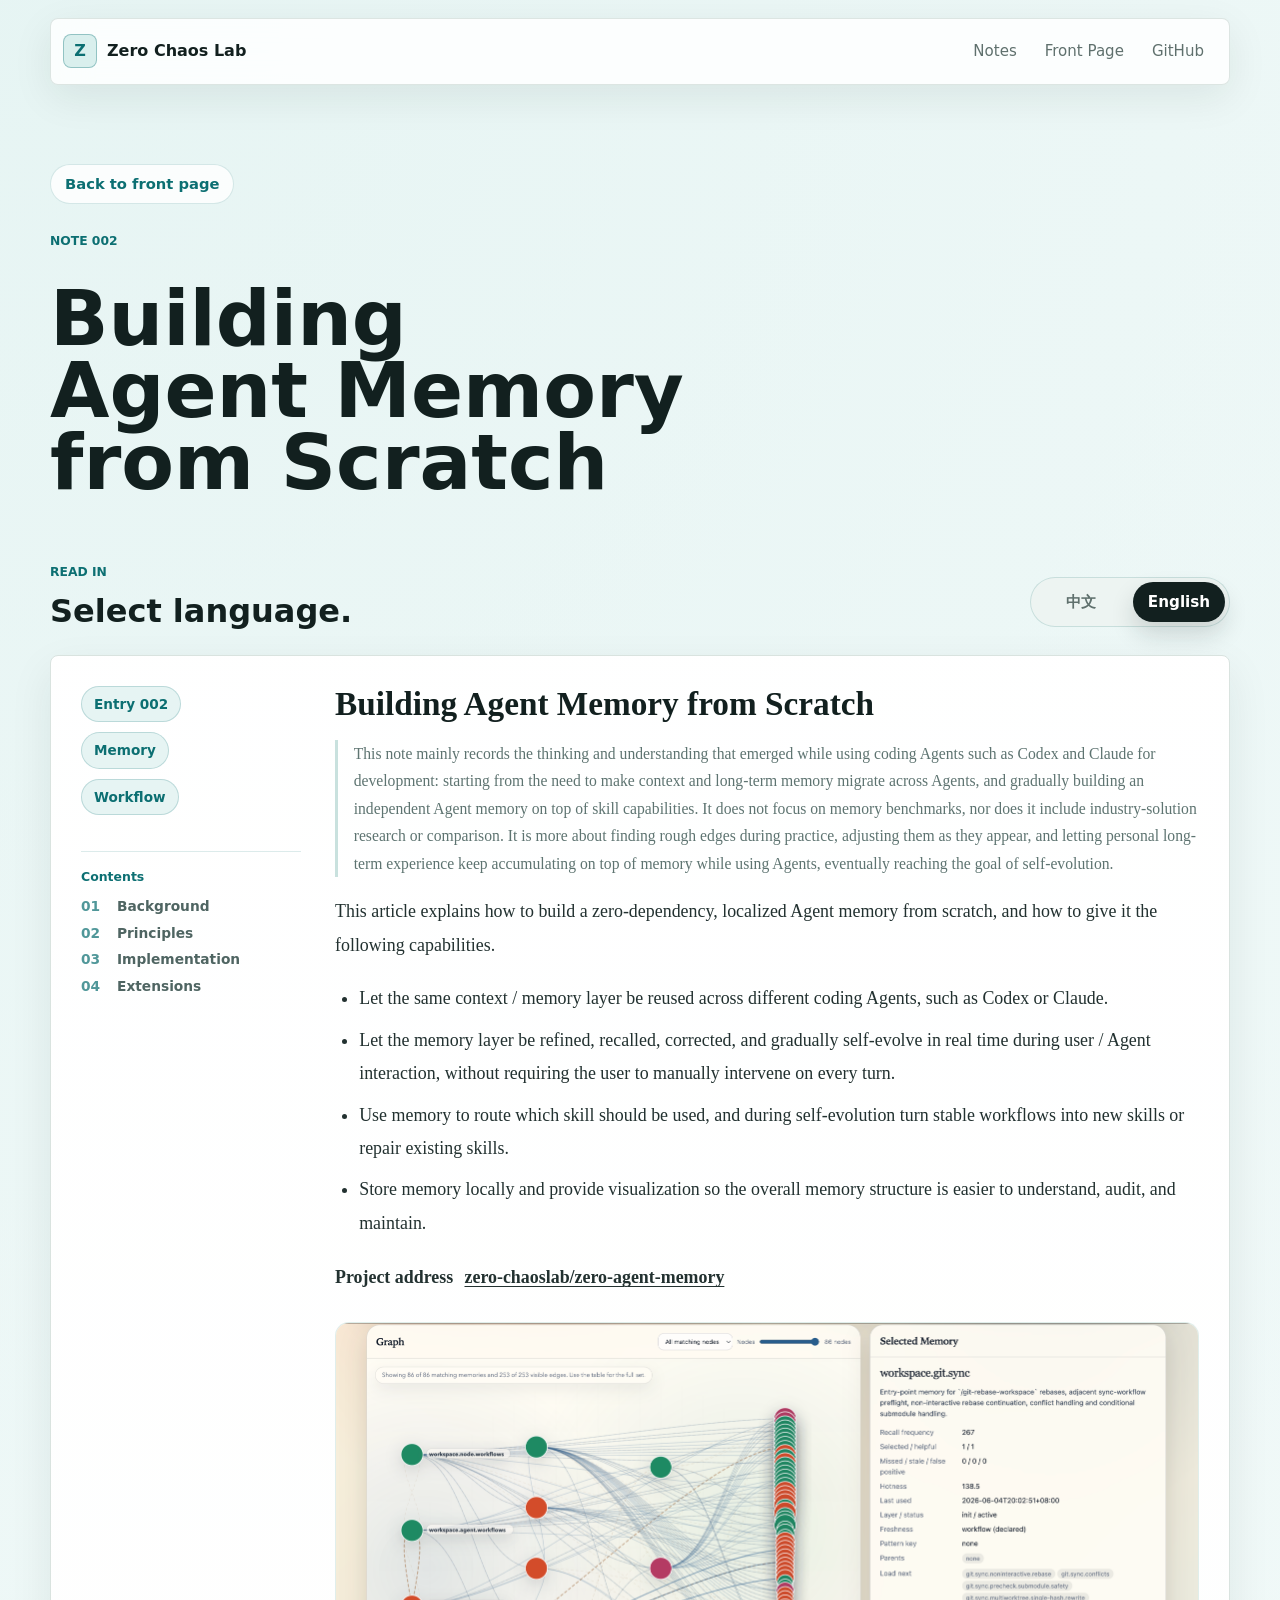
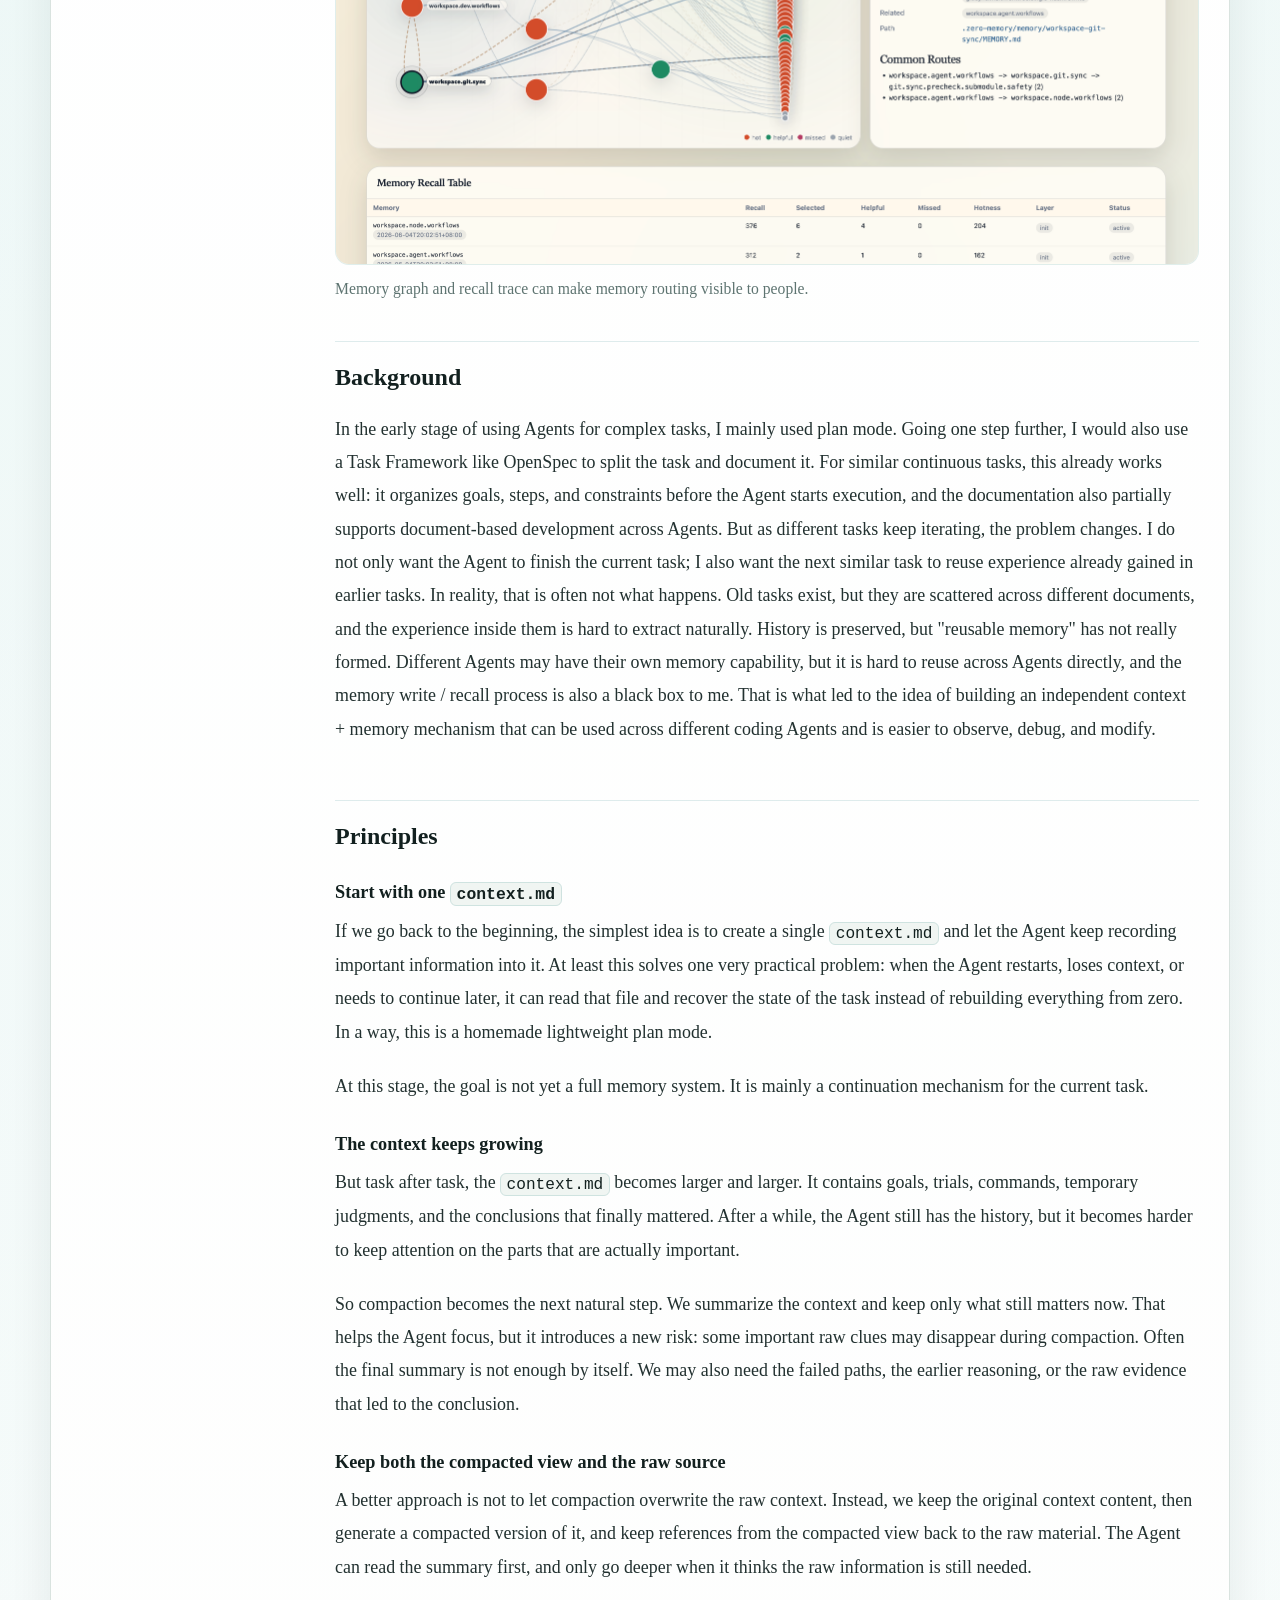
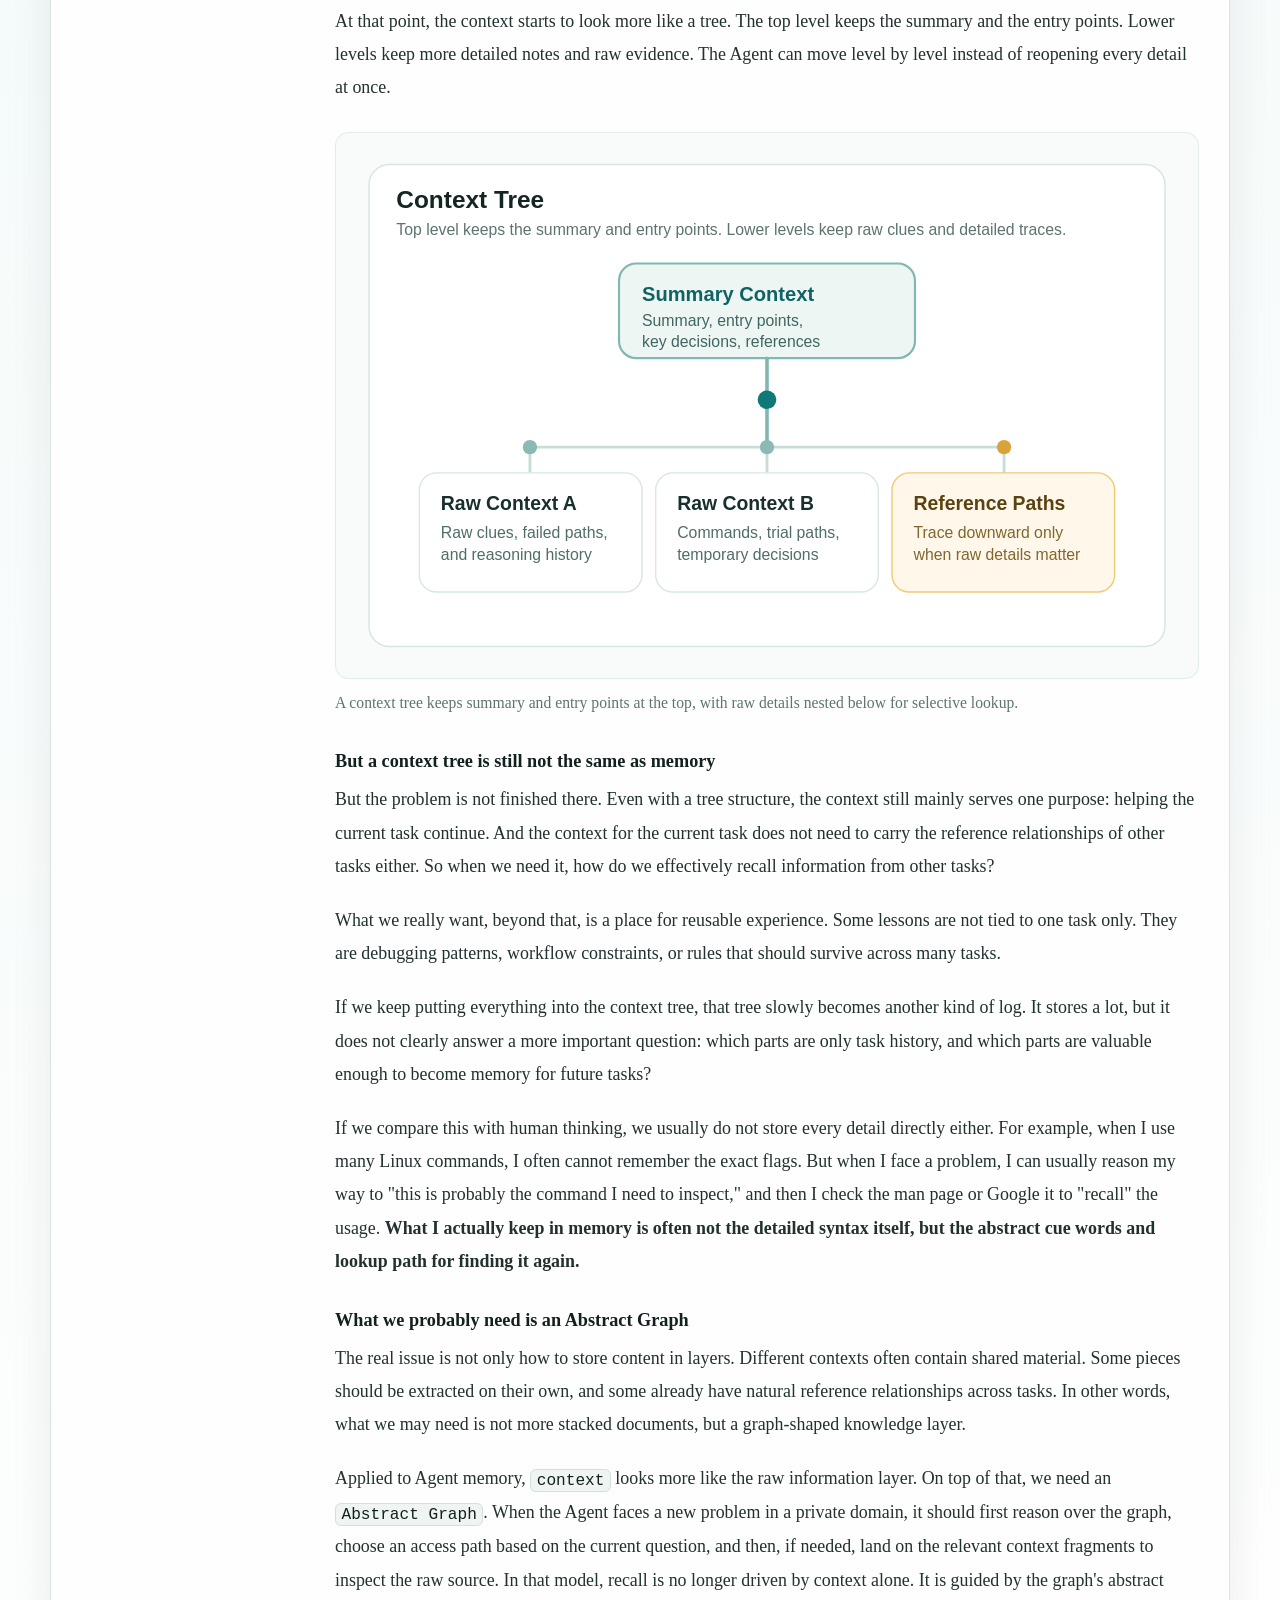
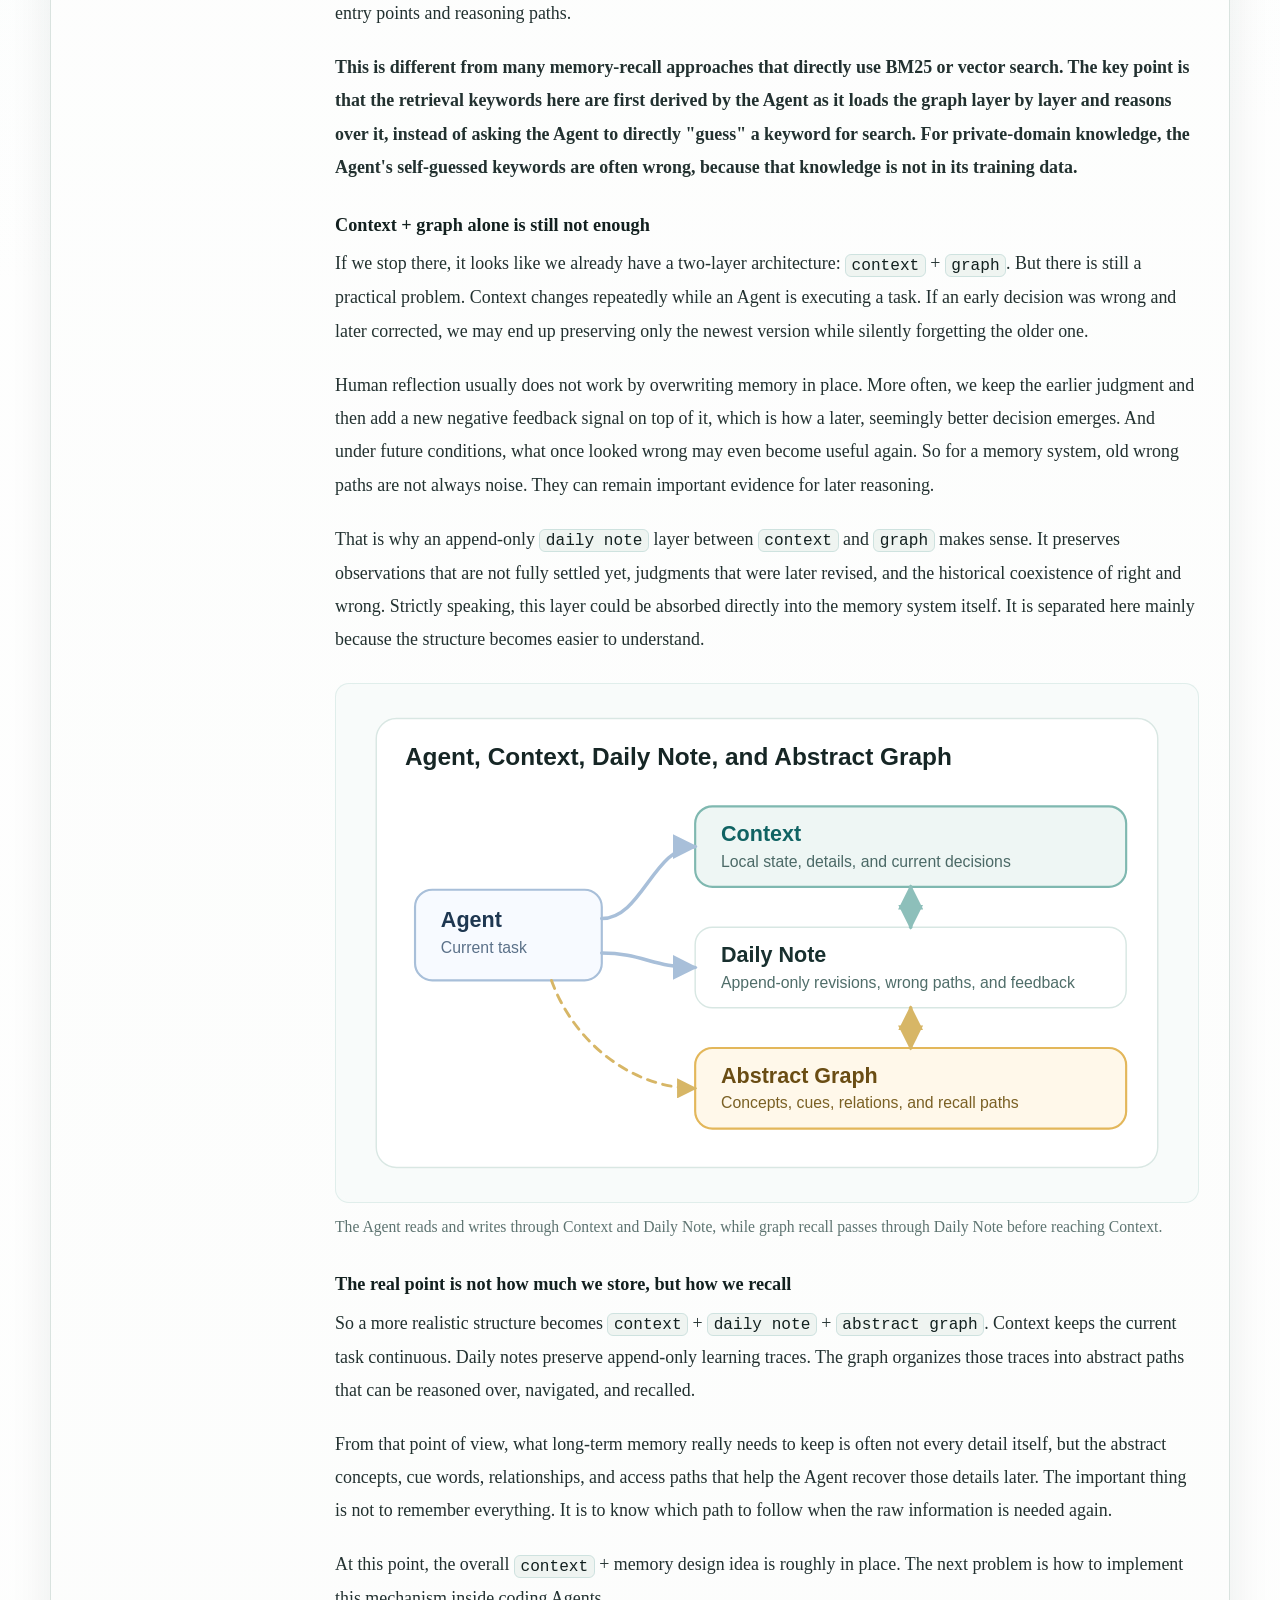
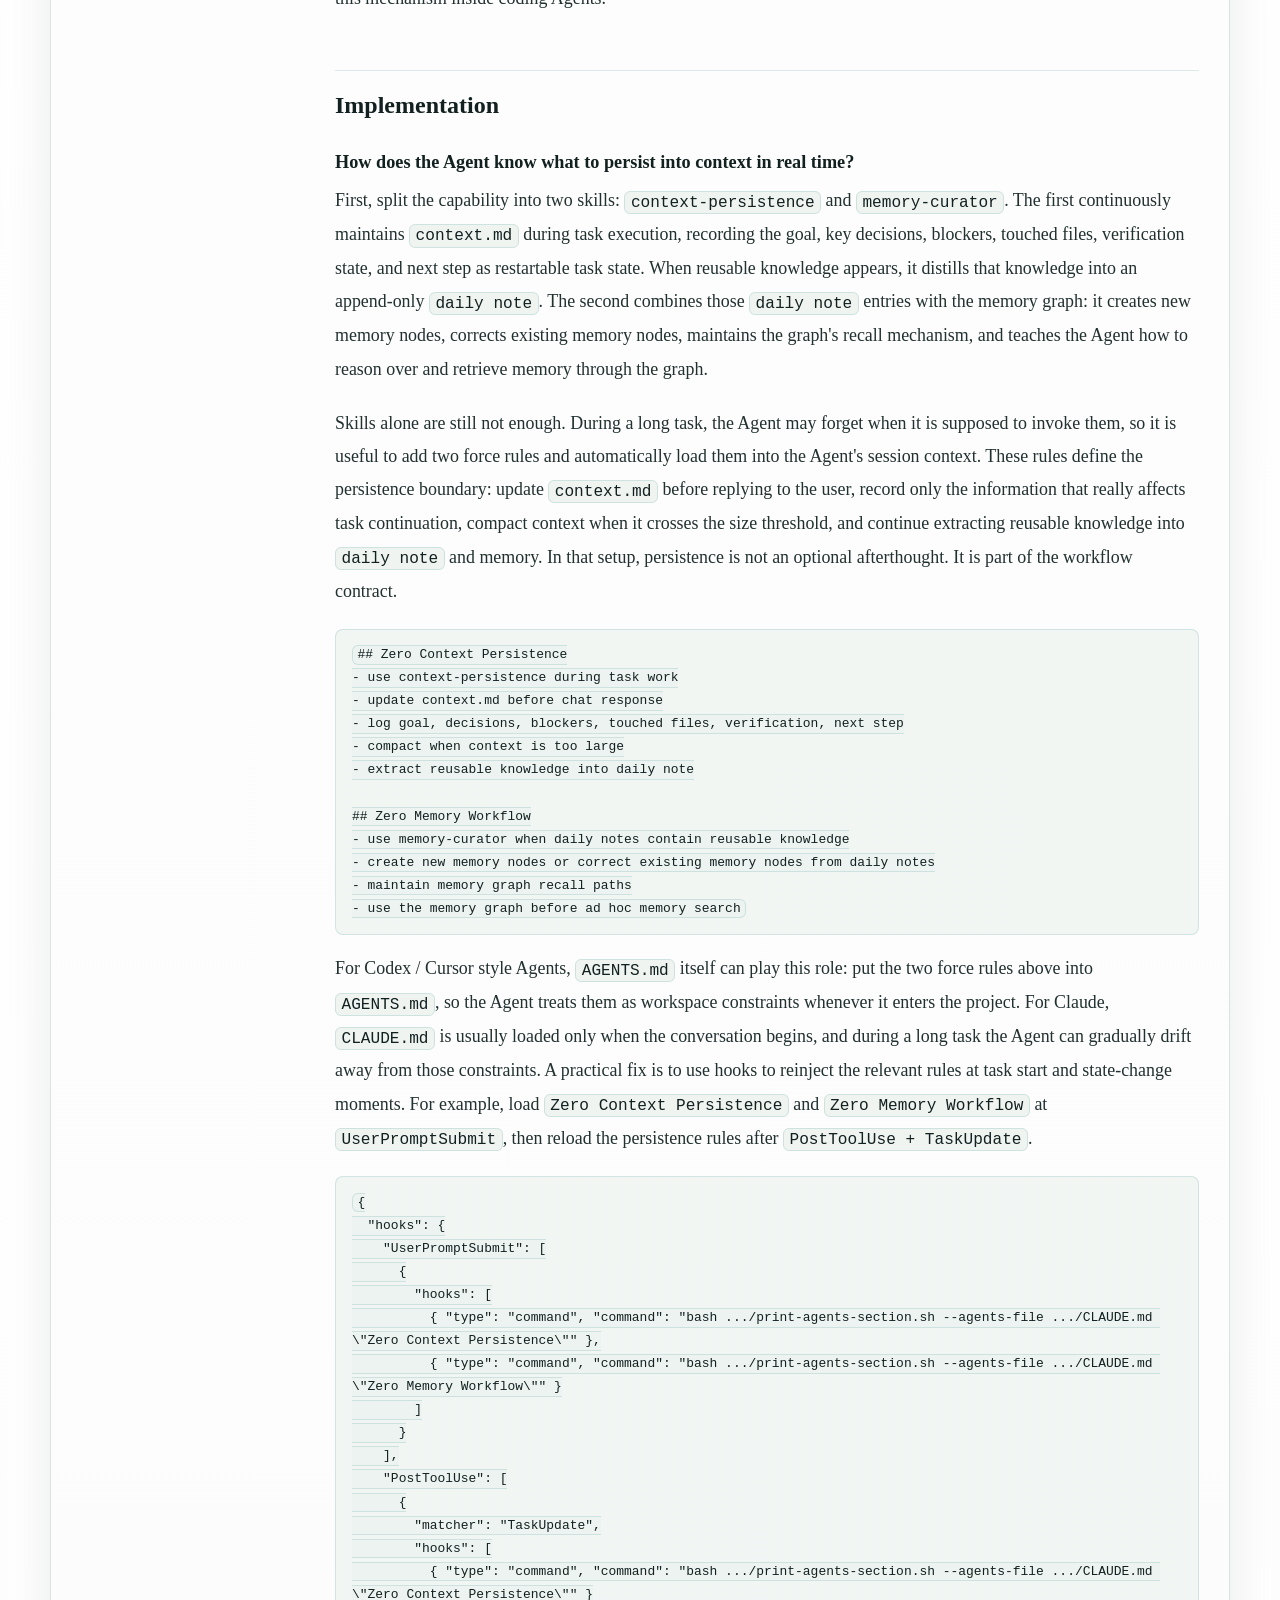
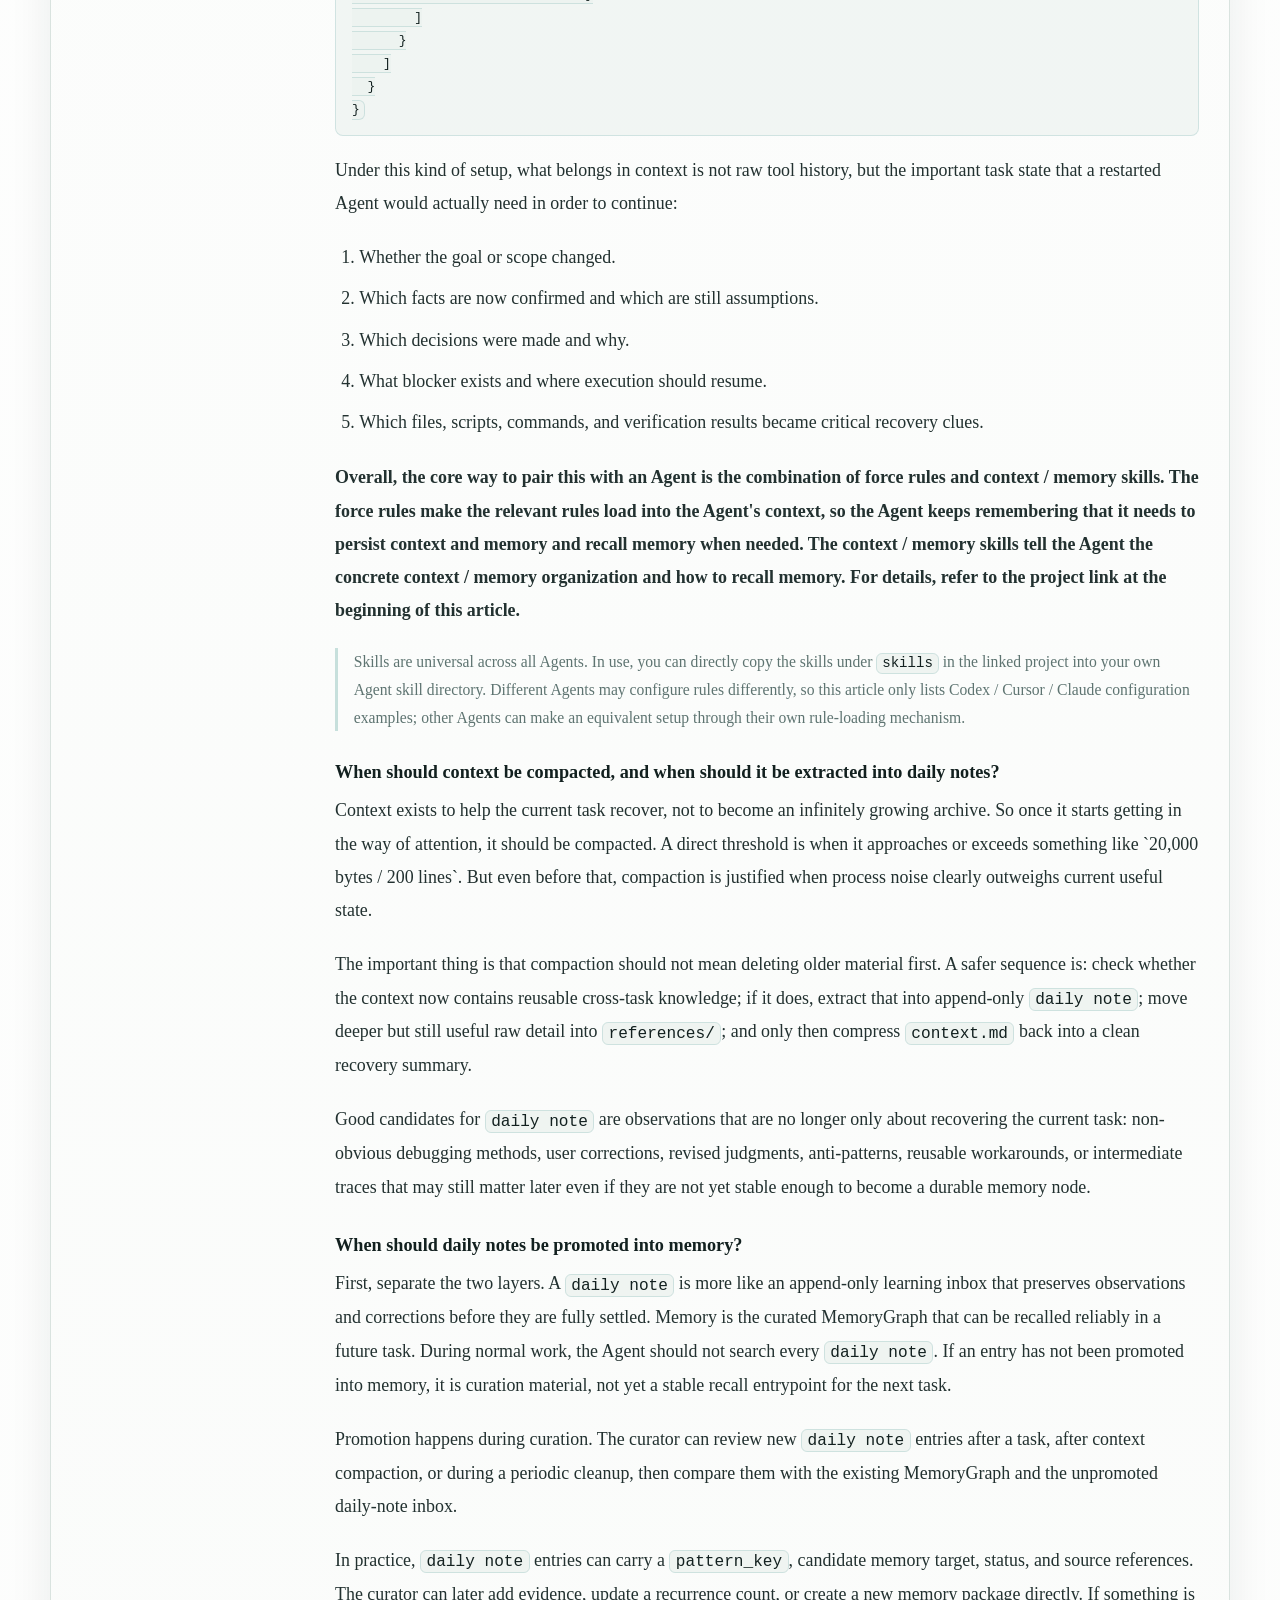
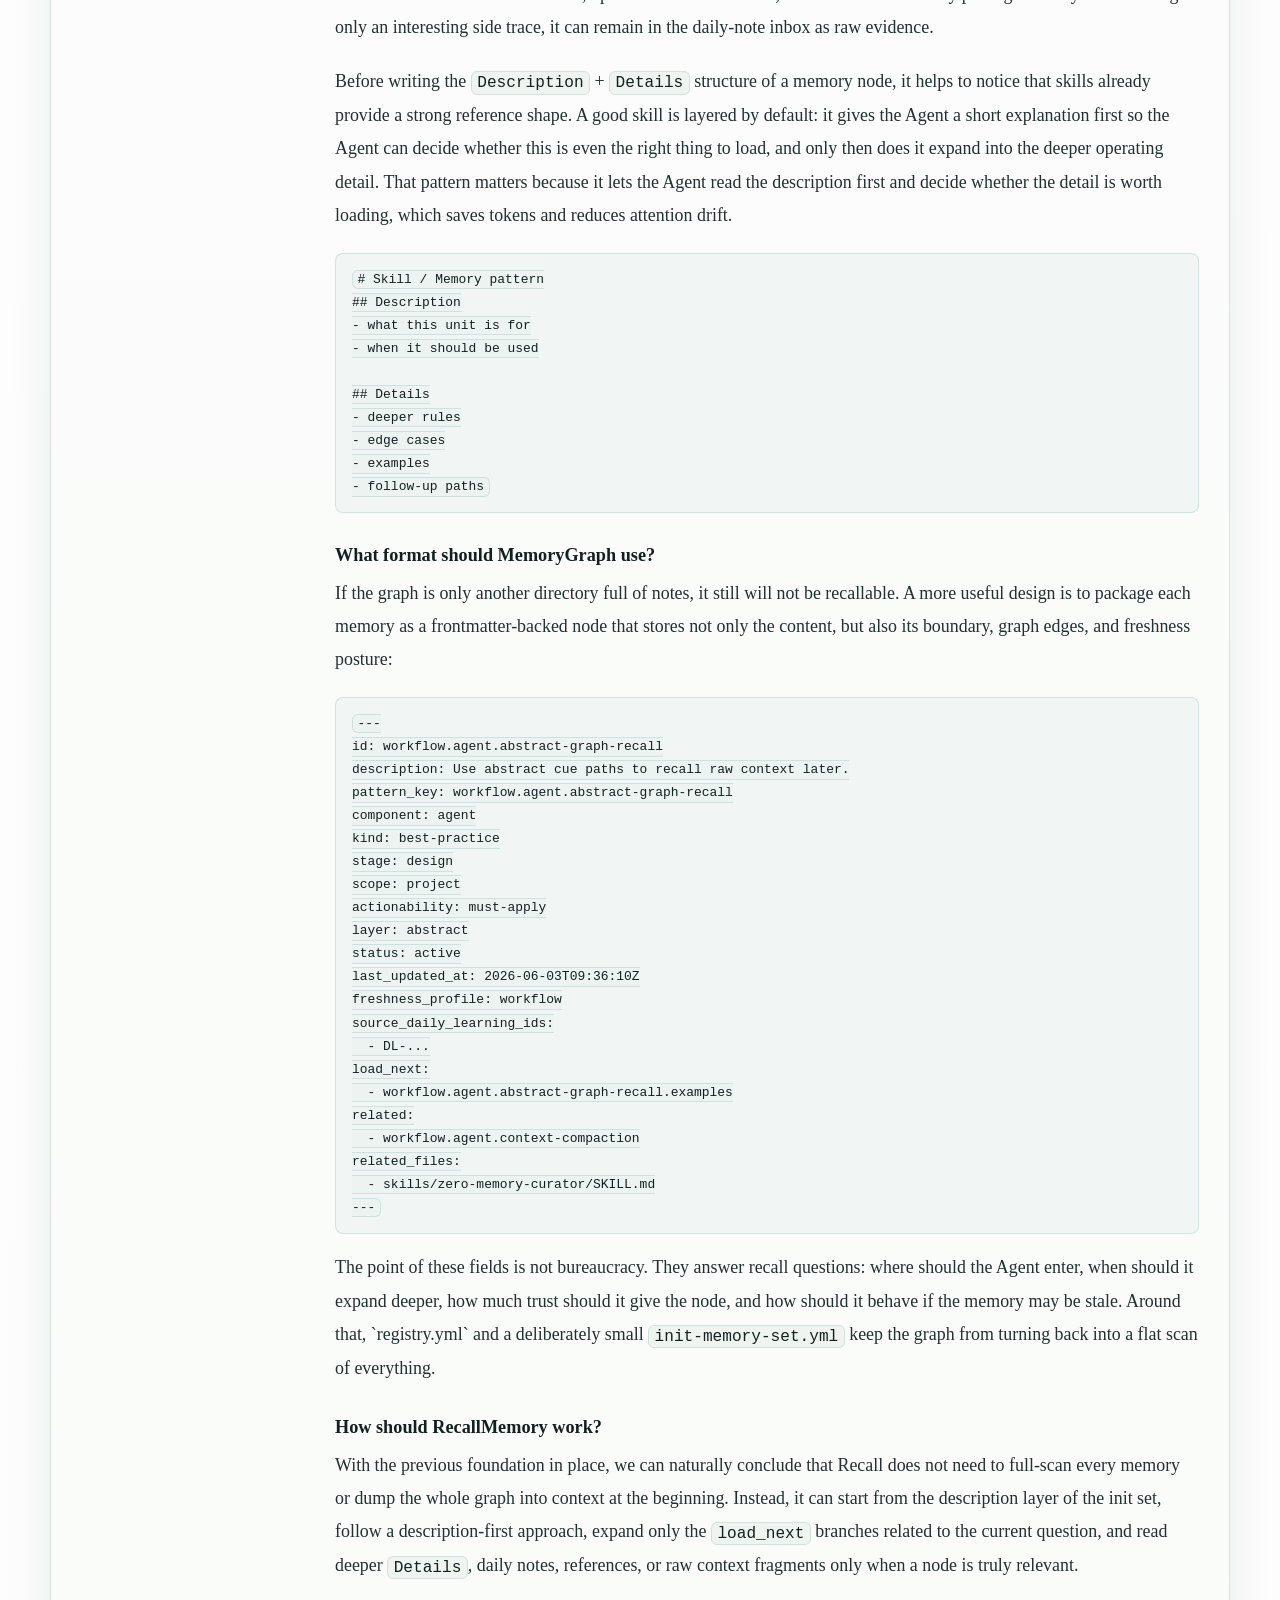
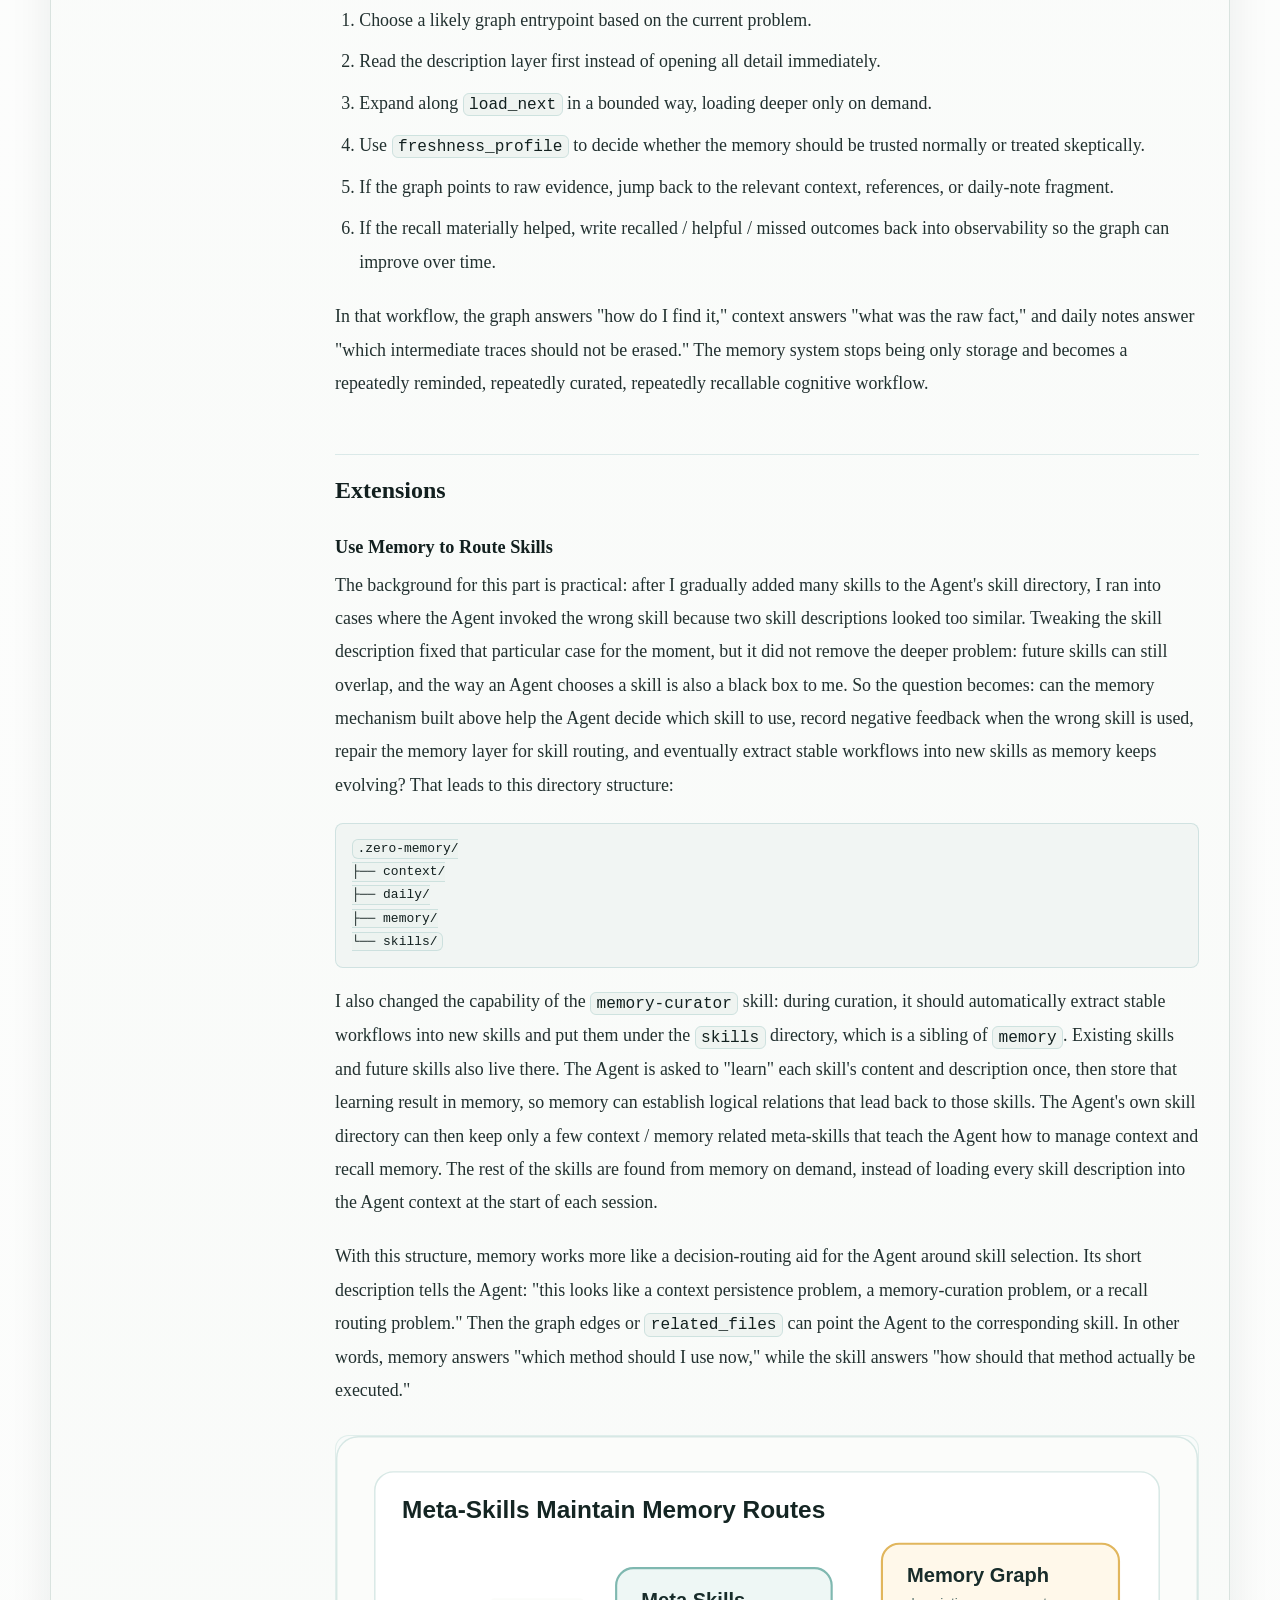
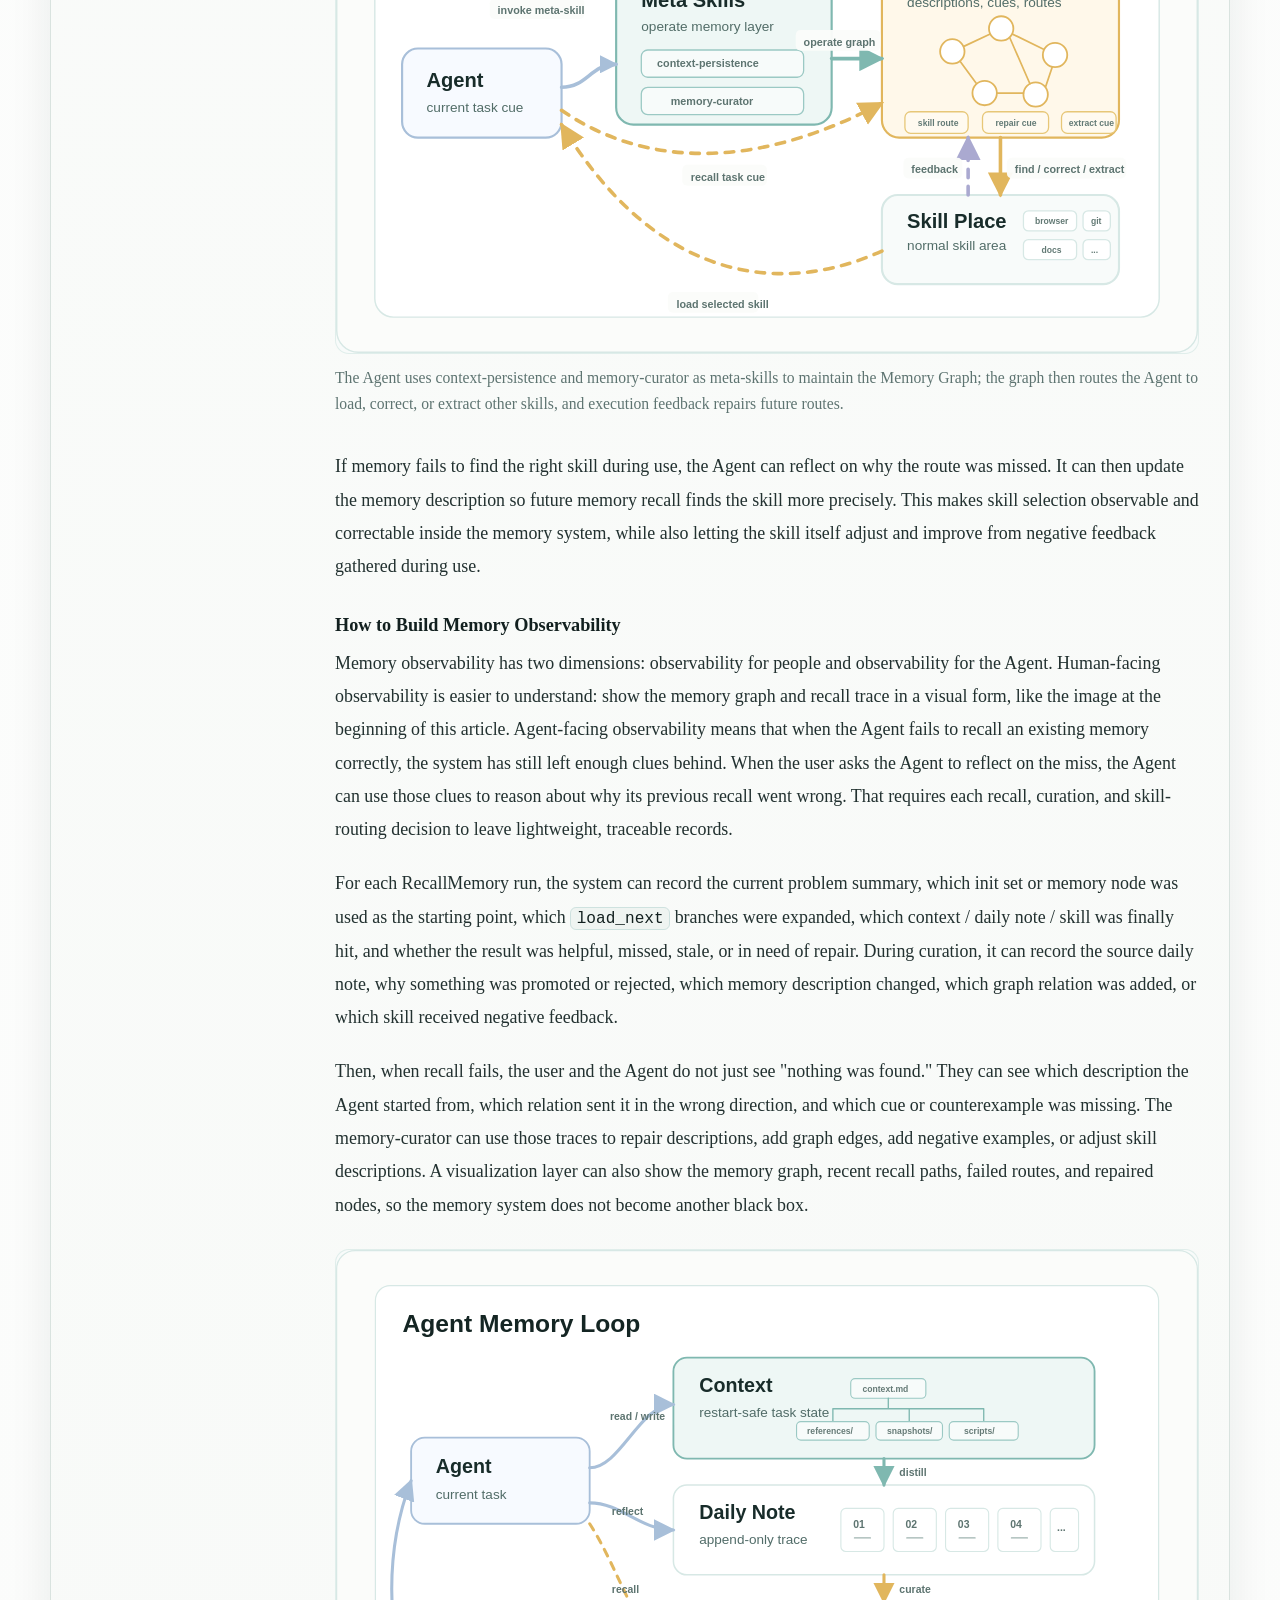
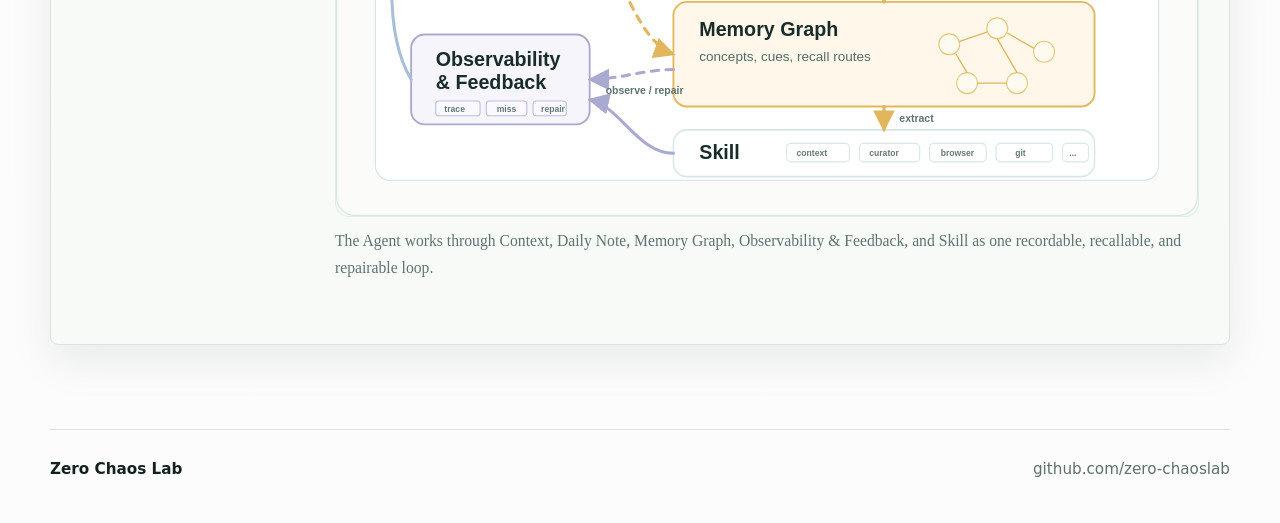
==== posts/building-agent-memory-from-scratch.html @ 8cdc8d86 "Rename AgentMemory post - update the featured note title to Building Agent Memory from Scratch  - re" ====
<!doctype html>
<html lang="en">
  <head>
    <meta charset="utf-8" />
    <meta name="viewport" content="width=device-width, initial-scale=1" />
    <meta
      name="description"
      content="A bilingual note about how Agent Memory can grow from one context file into a layered system for continuation, compaction, and reusable experience."
    />
    <title>从零构建 Agent Memory | Zero Chaos Lab</title>
    <link rel="stylesheet" href="../styles.css" />
  </head>
  <body class="article-page">
    <header class="site-header" aria-label="Primary">
      <a class="brand-mark" href="../index.html" aria-label="Zero Chaos Lab home">
        <span class="brand-symbol" aria-hidden="true">Z</span>
        <span>Zero Chaos Lab</span>
      </a>
      <nav class="site-nav" aria-label="Site">
        <a href="../index.html#first-note">Notes</a>
        <a href="../index.html#agent-memory">Front Page</a>
        <a href="https://github.com/zero-chaoslab">GitHub</a>
      </nav>
    </header>

    <main class="article-page-main">
      <div class="page-shell">
        <a class="page-back" href="../index.html#agent-memory">Back to front page</a>

        <div class="page-intro">
          <p class="eyebrow">Note 002</p>
          <h1 class="page-title">
            <span data-lang-heading-for="entry-002" data-lang-value="zh" hidden>从零构建 Agent Memory</span>
            <span data-lang-heading-for="entry-002" data-lang-value="en">Building Agent Memory from Scratch</span>
          </h1>
        </div>
      </div>

      <section class="section featured-note article-note" aria-labelledby="agent-memory-note-title">
        <div class="note-shell bilingual-entry" data-bilingual-entry="entry-002">
          <div class="note-header">
            <div>
              <p class="eyebrow">Read in</p>
              <h2 id="agent-memory-note-title">Select language.</h2>
            </div>
            <div class="language-switch" role="group" aria-label="Select note language">
              <button
                class="language-option"
                type="button"
                data-lang-target="zh"
                aria-pressed="false"
              >
                中文
              </button>
              <button
                class="language-option is-active"
                type="button"
                data-lang-target="en"
                aria-pressed="true"
              >
                English
              </button>
            </div>
          </div>

          <article class="note-card">
            <div class="note-meta" aria-label="Entry metadata and section directory">
              <span class="note-tag">Entry 002</span>
              <span class="note-tag">Memory</span>
              <span class="note-tag">Workflow</span>
              <nav class="note-toc" data-lang-panel="zh" lang="zh-Hans" hidden aria-label="章节目录">
                <p class="note-toc-title">章节目录</p>
                <ol>
                  <li><a href="#zh-background"><span>01</span>背景</a></li>
                  <li><a href="#zh-principles"><span>02</span>原理</a></li>
                  <li><a href="#zh-implementation"><span>03</span>实现</a></li>
                  <li><a href="#zh-extensions"><span>04</span>扩展</a></li>
                </ol>
              </nav>
              <nav class="note-toc is-active" data-lang-panel="en" lang="en" aria-label="Section directory">
                <p class="note-toc-title">Contents</p>
                <ol>
                  <li><a href="#en-background"><span>01</span>Background</a></li>
                  <li><a href="#en-principles"><span>02</span>Principles</a></li>
                  <li><a href="#en-implementation"><span>03</span>Implementation</a></li>
                  <li><a href="#en-extensions"><span>04</span>Extensions</a></li>
                </ol>
              </nav>
            </div>

            <div class="note-body">
              <section class="note-copy" data-lang-panel="zh" lang="zh-Hans" hidden>
                <h3>从零构建 Agent Memory</h3>
                <p class="note-aside">
                  本文更侧重记录在使用 Codex / Claude
                  等 coding Agent 做研发时如何从自己对 context 和 long-term memory
                  跨 Agent 迁移的需求出发逐步在 skill
                  的基础之上实现一套独立 Agent memory 的思考和理解。因此这里不会重点展开 memory
                  benchmark 等测试，也没有业界方案调研或对比之类的，更多的是在实践过程中发现不好的地方就随时调整，使得自身的长期经验可以在使用 Agent
                  的过程中在 memory 的基础上被持续积累并达到自我进化的目的。
                </p>
                <p>
                  本文会讲述如何从0开始自制一个0依赖、本地化的 Agent memory，使其具备如下能力。
                </p>
                <ul>
                  <li>让同一套 context / memory 可以在不同的 coding Agent 之间复用，比如 Codex 或 Claude。</li>
                  <li>让这套 memory 在用户与 coding Agent 交互的过程中实时、自动地被提炼、召回、修正，并逐步自我进化，而无需用户在每轮对话中主动干预。</li>
                  <li>通过 memory 来路由应该使用哪个 skill，并支持在自我进化过程中将稳定的 workflow 自动转化为新的 skill，或修正已有的 skill。</li>
                  <li>支持 memory 本地化存储，并提供可视化能力，方便理解、审计和维护整个 memory 结构。</li>
                </ul>
                <p class="project-link-line">
                  <strong>项目地址</strong>
                  <a class="project-link" href="https://github.com/zero-chaoslab/zero-agent-memory">zero-chaoslab/zero-agent-memory</a>
                </p>
                <figure class="note-figure observability-figure">
                  <img
                    src="../assets/memory-observability-example.png"
                    alt="Memory graph observability dashboard with selected memory details and recall trace table"
                  />
                  <figcaption>Memory graph and recall trace can make memory routing visible to people.</figcaption>
                </figure>
                <h4 class="note-section-heading" id="zh-background">背景</h4>
                <p>
                  在早期阶段使用 Agent 处理复杂任务的时候，主要也是使用 plan
                  mode，进一步也会用类似 OpenSpec 这样的 Task Framework
                  把任务拆开并文档化。对于同类连续任务，这种方式已经很好，因为它能先把目标、步骤和约束整理清楚，再让 Agent
                  开始执行，并且借助这种文档化的方式，也一定程度上达到了跨 Agent
                  基于文档开发的目的。但随着不同任务的迭代，问题就变了。我不只是希望 Agent
                  把当前任务做完，也希望下一次遇到相似问题时，它能复用之前任务里已经得到的经验。但现实里却常常不是这样，旧任务虽然存在，却散落在不同的文档中，经验却很难被自然提取出来。历史被保存了，但“可复用的记忆”并没有真正形成。各个
                  Agent 虽然有自己的 memory 能力，但是跨 Agent
                  难以直接复用，并且 memory
                  的写入和召回过程对自己来说也完全是黑盒。因此开始有了自制一个独立的、可以在不同的 coding Agent
                  上使用，并方便观测、调试、修改的 context + memory 机制的想法。
                </p>

                <h4 class="note-section-heading" id="zh-principles">原理</h4>

                <h5 id="zh-start-context">从一个 context.md 开始</h5>
                <p>
                  最开始的想法其实很简单: 做一个
                  <code>context.md</code>，让 Agent
                  在执行过程中持续把重要信息记录进去。这样做至少先解决一个很现实的问题: 当 Agent
                  因为重启、切换环境或者上下文中断而停下来时，它还能重新读回这个文件，接着往下做，而不是每次都从头恢复现场。
                  这相当于自制了一个简易的 plan mode。
                </p>
                <p>
                  这个阶段的目标不是“构建完整记忆系统”，而只是先确保任务可以连续。也就是说，它更像一种 task continuation
                  机制，而不是严格意义上的长期记忆。
                </p>

                <h5 id="zh-context-growing">context 会越写越大</h5>
                <p>
                  但随着任务一个接一个发生，<code>context.md</code>
                  会越来越大。它会同时包含目标、过程、试错、命令、临时判断，以及最后真正有价值的结论。等它大到一定程度时，Agent
                  虽然“有记录”，但已经很难把注意力稳定放在真正重要的地方。
                </p>
                <p>
                  所以自然会想到 compaction: 把 context
                  压缩成总结，只保留当前还重要的结论，把细节先折叠起来。这解决了注意力问题，却又带来另一个问题: 压缩之后，某些原始线索可能会丢。很多时候，真正关键的不是最后一句总结，而是当时为什么这样判断、排除了什么、哪个失败路径其实以后还会再遇到。
                </p>

                <h5 id="zh-keep-raw-context">压缩版和原始版都要保留</h5>
                <p>
                  于是一个更稳妥的方法出现了: 不要让 compaction
                  覆盖原始内容，而是保留原始 context，再生成压缩后的
                  summary context，并且在 summary
                  里保留对原始内容的引用。这样 Agent 平时先看总结，只有当它判断某段原始线索还值得追溯时，才继续往下找。
                </p>
                <p>
                  到这里，context
                  就不再是一张平铺的长文档，而更像一棵树: 顶层保留摘要和入口，下面挂着更具体的层级和原始材料。Agent
                  可以按层往下找，而不需要每次都从最底层的所有细节开始读。
                </p>
                <figure class="note-figure context-tree-figure">
                  <img
                    src="../assets/context-tree-structure.svg"
                    alt="A context tree with summary context at the top and raw context branches underneath"
                  />
                  <figcaption>A context tree keeps summary and entry points at the top, with raw details nested below for selective lookup.</figcaption>
                </figure>

                <h5 id="zh-context-tree-not-memory">但树形 context 还不等于 memory</h5>
                <p>
                  但问题还没有结束。即使 context
                  已经有了树状结构，它本质上仍然主要服务于“这个任务怎么继续做下去”。而当前这个任务的
                  context 也没有必要保存其他任务之间的引用关系。那么问题就来了: 当我们在需要的时候，想有效地召回其他
                  task 的信息时，应该怎么办？
                </p>
                <p>
                  而我们真正想要的，其实还有另一类东西: 那些能够跨任务复用的经验，比如某种调试模式、某个工作流约束、或者一条已经被验证过的判断规则。
                </p>
                <p>
                  这时如果把所有内容都继续堆进 context tree
                  里，树本身又会变成另一种日志。它能保存很多东西，但很难回答一个更关键的问题: 这些内容里，哪些只是某次任务的现场，哪些已经值得被提炼成以后也能拿来用的 memory?
                </p>
                <p>
                  回想一下人类自己的思维方式，其实我们也不是把所有细节直接背下来。比如我自己在使用很多
                  Linux 命令的时候，经常记不住具体参数，但面对问题时，我通常能先推理出“可能该看哪个命令”，然后再去查
                  man 手册或者 Google 一下，把它“回忆”起来。<strong>也就是说，我记住的往往不是命令的使用细节，而是如何找到这些细节的抽象线索、关键字和访问路径。</strong>
                </p>

                <h5 id="zh-abstract-graph">所以我们真正需要的，可能是一层 Abstract Graph</h5>
                <p>
                  真正的问题不只是把内容分层保存，而是不同 context
                  之间往往会出现公共的内容。有些内容值得被单独提炼出来，有些内容彼此之间本来就存在引用关系。换句话说，我们需要的可能不是更多平铺的文档，而是一层图结构的知识图谱。
                </p>
                <p>
                  放到 Agent memory 里看，<code>context</code>
                  更像是原始信息层，而在它之上我们还需要一层
                  <code>Abstract Graph</code>。当 Agent
                  面对一个新的私有领域问题时，它会先通过 graph
                  进行推理，根据当前的问题决定 graph
                  的访问路径，最终再按需要回到对应的 context
                  片段查看原始信息。这样真正负责“召回”的，不再只是 context
                  本身，而是 graph 提供的抽象入口和推理路线。
                </p>
                <p>
                  <strong>注意，这和很多 memory 召回直接采用 BM25 / 向量检索等方式有一定区别。核心在于，这里检索的关键字是先通过 Agent
                    逐层加载 graph 推理得到，而不是直接由 Agent 主动“猜”一个关键字去检索。因为对于私有领域的知识，Agent
                    自己检索的关键字往往是错的，毕竟这些知识并不在它的训练语料里面。</strong>
                </p>

                <h5 id="zh-context-graph-not-enough">仅有 context + graph 还不够</h5>
                <p>
                  如果只看到这里，我们似乎已经得到了两层架构:
                  <code>context</code> + <code>graph</code>。但还有一个实际问题:
                  context 在 Agent 执行 task
                  的过程中可能会被反复修改。如果某些决策一开始是错的，后来又被修正了，那我们很可能只保留了最新的，而把之前的判断过程直接“忘掉”了。
                </p>
                <p>
                  但对比人类的反思过程，我们的记忆往往不是原地更新的。更多时候，是在旧判断的基础上叠加一个新的负反馈，才慢慢形成一个看起来更正确的新决定。甚至在未来某些时候，所谓的“正确”和“错误”也可能因为其他原因而对调。因此，对
                  memory 系统来说，过去的错误路径并不一定只是噪声，它也可能是以后推理时的重要证据。
                </p>
                <p>
                  因此，在 <code>context</code> 和 <code>graph</code>
                  之间，引入一个 append-only 的 <code>daily note</code>
                  层，会更接近这种真实的记忆过程。它用来保存那些还没有被定论的观察、被修正过的判断、以及正确与错误都被保留下来的历史痕迹。严格来说，这一层也可以直接内化到
                  memory 里面，这样分层只是为了让结构看起来更清晰一些。
                </p>
                <figure class="note-figure graph-figure">
                  <img
                    src="../assets/context-graph-daily-note.svg"
                    alt="An Agent-centered memory diagram showing context, abstract graph, daily note, and recall paths"
                  />
                  <figcaption>The Agent reads and writes through Context and Daily Note, while graph recall passes through Daily Note before reaching Context.</figcaption>
                </figure>

                <h5 id="zh-recall-focus">最后的重点不是存多少，而是怎么召回</h5>
                <p>
                  所以回过头看，一个更贴近实际的结构其实是
                  <code>context</code> + <code>daily note</code> +
                  <code>abstract graph</code>。其中 context
                  负责当前任务的连续性，daily note 负责 append-only
                  的经验沉淀，而 graph
                  负责把这些经验组织成可推理、可导航、可召回的抽象路径。
                </p>
                <p>
                  从这个角度看，memory
                  里真正需要被长期保存的，往往不是所有细节本身，而是能帮助 Agent
                  在未来重新找到这些细节的抽象概念、关键字、关系和访问方式。真正重要的不是“记住一切”，而是在需要的时候，知道该沿着哪条路径，把正确的原始信息重新找回来。
                </p>
                <p>
                  到这里，大体的 <code>context</code> + memory
                  整体设计思路已经有了。接下来要解决的问题是: 如何在 coding Agent
                  中实现这一机制。
                </p>

                <h4 class="note-section-heading" id="zh-implementation">实现</h4>

                <h5 id="zh-persist-context-realtime">Agent 怎么实时知道该把什么写进 context</h5>
                <p>
                  首先，我们需要把能力拆成两个 skill:
                  <code>context-persistence</code> 和
                  <code>memory-curator</code>。前者负责在任务执行过程中不断维护
                  <code>context.md</code>，把 goal、关键决策、blocker、触达文件、验证状态和下一步写成可恢复的任务状态，并在发现可复用知识时提炼到
                  append-only 的 <code>daily note</code>；后者负责把
                  <code>daily note</code> 结合 memory graph 做进一步整理: 创建新的
                  memory node、修正现有 memory node、维护 memory graph
                  的 recall 机制，并让 Agent 知道如何基于 memory graph 推理和检索
                  memory。
                </p>
                <p>
                  但是只有 skill 还不够。长程任务里，Agent
                  仍然可能忘记该在什么时候调用这些 skill，所以最好再增加两条 force
                  rule，并让它们自动加载到 Agent 的 session context
                  中。它们要描述清楚持久化边界: 在回复用户之前必须先更新
                  <code>context.md</code>、只记录真正影响任务继续的关键内容、context
                  超过阈值后必须 compact、发现可复用知识时要继续提炼到
                  <code>daily note</code> 和 memory。这样一来，context
                  写入就不是“有空再记一下”，而是工作流本身的一部分。
                </p>
                <pre class="note-code"><code>## Zero Context Persistence
- use context-persistence during task work
- update context.md before chat response
- log goal, decisions, blockers, touched files, verification, next step
- compact when context is too large
- extract reusable knowledge into daily note

## Zero Memory Workflow
- use memory-curator when daily notes contain reusable knowledge
- create new memory nodes or correct existing memory nodes from daily notes
- maintain memory graph recall paths
- use the memory graph before ad hoc memory search
</code></pre>
                <p>
                  对于 Codex / Cursor 这一类 Agent 来说，
                  <code>AGENTS.md</code>
                  本身就可以承担这个角色: 把上面两条 force rule 写进
                  <code>AGENTS.md</code>，让 Agent
                  每次进入 workspace 时都把它们作为工作约束。对于 Claude 来说，
                  <code>CLAUDE.md</code>
                  通常只在对话开始时加载，长任务里 Agent 可能会逐渐忘掉这些约束。所以一个实用做法是使用
                  hook，在任务开始和状态变化时，重新注入相关规则。比如:
                  <code>UserPromptSubmit</code> 时加载
                  <code>Zero Context Persistence</code> 和
                  <code>Zero Memory Workflow</code>，而在
                  <code>PostToolUse + TaskUpdate</code>
                  之后再次加载持久化规则。
                </p>
                <pre class="note-code"><code>{
  "hooks": {
    "UserPromptSubmit": [
      {
        "hooks": [
          { "type": "command", "command": "bash .../print-agents-section.sh --agents-file .../CLAUDE.md \"Zero Context Persistence\"" },
          { "type": "command", "command": "bash .../print-agents-section.sh --agents-file .../CLAUDE.md \"Zero Memory Workflow\"" }
        ]
      }
    ],
    "PostToolUse": [
      {
        "matcher": "TaskUpdate",
        "hooks": [
          { "type": "command", "command": "bash .../print-agents-section.sh --agents-file .../CLAUDE.md \"Zero Context Persistence\"" }
        ]
      }
    ]
  }
}</code></pre>
                <p>
                  在这种机制下，真正应该实时写入 context
                  的，通常是当前任务恢复一定会用到的关键状态，而不是原始流水账。比如:
                </p>
                <ol>
                  <li>目标是否变化了。</li>
                  <li>哪些判断已经被验证为真，哪些还只是待确认假设。</li>
                  <li>做出了哪些关键决策，以及为什么这么做。</li>
                  <li>碰到了什么 blocker，下一步应该从哪里继续。</li>
                  <li>哪些文件、脚本、命令和验证结果已经成为恢复任务的关键线索。</li>
                </ol>
                <p>
                  <strong>总体来说，和 Agent 搭配的核心方式就是 force rule + context / memory skill 的组合。force rule 用来强制在 Agent 上下文中加载相关规则，让 Agent 时刻记得需要持久化 context 和 memory，并在需要的时候 recall memory；context / memory skill 则告诉 Agent 具体的 context / memory 组织形式，以及如何 recall memory，具体可以参考文章开头的项目链接。</strong>
                </p>
                <p class="note-aside">
                  skill 对所有 Agent 都是通用的，使用时直接将项目链接中的 <code>skills</code> 下的 skill copy 到自己的 Agent skill 目录即可，但不同 Agent 配置 rule 的方式可能不同，这里只列举 Codex / Cursor / Claude 的配置例子，其他 Agent 可按照其对应的 rule 加载方式结合做等效的配置。
                </p>

                <h5 id="zh-compact-daily-note">什么时候 compact，什么时候提取到 daily note</h5>
                <p>
                  context 的目标是帮助当前任务恢复，而不是无止境地囤积所有历史。所以当
                  context 已经开始妨碍注意力时，就该 compact 了。比较直接的阈值是:
                  文件已经大到难以快速扫读，比如接近或超过 `20,000 bytes / 200 lines`；或者虽然还没超过硬阈值，但过程噪声已经明显多于当前有效信息。
                </p>
                <p>
                  compact 的关键不是“删掉旧内容”，而是先分流。更稳妥的顺序通常是:
                  先判断里面是否有可跨任务复用的知识；如果有，先抽到 append-only 的
                  <code>daily note</code>；然后把过深但仍有价值的原始细节移到
                  <code>references/</code>；最后再把
                  <code>context.md</code> 压成当前可恢复的摘要入口。
                </p>
                <p>
                  适合进入 <code>daily note</code> 的内容，往往有几个特征: 它不是单纯为了恢复当前现场；它包含某种非显然的方法、修正、反模式、调试路径或用户纠正；它在未来别的任务里可能再次出现；并且它即使现在还不够稳定，也值得先被 append-only 地保存下来，而不是等完全抽象之后再记。
                </p>

                <h5 id="zh-daily-note-to-memory">什么时候再提取到 memory</h5>
                <p>
                  这里可以先把两层的职责分清楚: <code>daily note</code>
                  更像一个 append-only 的学习收件箱，用来先保留还没有完全定型的观察和修正；memory
                  则是已经被整理过、可以在下一次任务里稳定召回的 MemoryGraph
                  节点。所以正常任务里的 recall 不应该每次都去翻所有
                  <code>daily note</code>。某条 <code>daily note</code>
                  只要还没有被提炼成 memory，它就只是后续 curation
                  的素材，而不是下一次任务默认会主动召回的入口。
                </p>
                <p>
                  提取到 memory 的判断发生在 curation
                  阶段。curator 可以在任务结束、context compact
                  之后，或者定期整理时，回看新增的 <code>daily note</code>
                  和还没有归档的 daily-note inbox，再结合已有 MemoryGraph
                  判断哪些内容值得提升。
                </p>
                <p>
                  实现上，<code>daily note</code> 可以记录
                  <code>pattern_key</code>、候选 memory、状态和来源引用。curator
                  后续可以据此补充证据、更新 recurrence count，或者直接创建新的 memory
                  package；如果只是一次性的旁支细节，就继续留在
                  <code>daily note</code> 里作为原始痕迹。
                </p>
                <p>
                  在真正去写 memory 的 <code>Description</code> +
                  <code>Details</code> 结构之前，其实可以先参考
                  skill 的组织方式。一个好的 skill
                  往往天然就是分层的: 上面先给出简短的说明，让 Agent
                  先知道“这是不是我要的东西”；只有在确认相关之后，才继续展开更深的细节。这个模式很重要，因为它让 Agent
                  在加载时可以先读 description，再决定是否继续读
                  detail，从而避免无谓的 token 消耗，也尽可能减少注意力漂移。
                </p>
                <pre class="note-code"><code># Skill / Memory pattern
## Description
- what this unit is for
- when it should be used

## Details
- deeper rules
- edge cases
- examples
- follow-up paths
</code></pre>

                <h5 id="zh-memorygraph-format">MemoryGraph应该采用怎样的保存格式</h5>
                <p>
                  如果 graph 只是换一个目录继续堆笔记，那它还是不可召回。一个更实用的方式，是把每个 memory
                  做成带 frontmatter 的 package，并明确保存它的描述、边界、图关系和新鲜度信息。比如:
                </p>
                <pre class="note-code"><code>---
id: workflow.agent.abstract-graph-recall
description: Use abstract cue paths to recall raw context later.
pattern_key: workflow.agent.abstract-graph-recall
component: agent
kind: best-practice
stage: design
scope: project
actionability: must-apply
layer: abstract
status: active
last_updated_at: 2026-06-03T09:36:10Z
freshness_profile: workflow
source_daily_learning_ids:
  - DL-...
load_next:
  - workflow.agent.abstract-graph-recall.examples
related:
  - workflow.agent.context-compaction
related_files:
  - skills/zero-memory-curator/SKILL.md
---</code></pre>
                <p>
                  这里最关键的不是字段多，而是这些字段都在回答 recall
                  相关的问题: 从哪里进入、什么时候继续展开、应该信任到什么程度、如果它过时了应该怎么怀疑它。除此之外，还要有
                  <code>registry.yml</code> 和一个尽量小的
                  <code>init-memory-set.yml</code>，这样 graph
                  才不会退化成一次性全量扫描。
                </p>

                <h5 id="zh-recallmemory-workflow">RecallMemory的时候应该怎样做</h5>
                <p>
                  有了前面的基础，我们可以很自然地得出 Recall
                  的时候不必一上来全文扫描所有 memory
                  或把整棵图全部塞进上下文，而是先从 init set
                  的描述层开始，按照 description-first 的方式，只扩展和当前问题相关的
                  <code>load_next</code> 分支；只有当某个节点真的相关时，再去读它的
                  <code>Details</code>、daily note、reference
                  或原始 context 片段。
                </p>
                <ol>
                  <li>根据当前问题，先在 graph 上找到可能的入口节点。</li>
                  <li>先读描述层，判断是否相关，而不是立刻吃下全部细节。</li>
                  <li>沿着 <code>load_next</code> 做有限展开，只在需要时再读更深层。</li>
                  <li>根据 <code>freshness_profile</code> 决定这条记忆该正常使用还是保持怀疑。</li>
                  <li>如果 graph 指向了某段原始证据，再回到对应的 context / references / daily note 查看原文。</li>
                  <li>如果这次 recall 真正帮助了当前任务，再把 recalled / helpful / missed 之类的结果回写到 observability，继续反过来修 graph。</li>
                </ol>
                <p>
                  这样一来，graph 负责“怎么找”，context 负责“原始事实是什么”，daily note
                  负责“中间过程里哪些痕迹不该被抹掉”。整个 memory
                  系统就不再只是一个存储层，而更像一个能被不断提醒、不断提炼、不断召回的认知工作流。
                </p>
                <h4 class="note-section-heading" id="zh-extensions">扩展</h4>

                <h5 id="zh-memory-routes-skill">用Memory来路由skill</h5>
                <p>
                  这一部分的背景是: 我在 Agent 的 skill
                  目录里逐步添加了很多 skill 之后，遇到过因为 skill
                  描述相似而被 Agent 错误调用的情况。虽然当时通过修改 skill
                  description 暂时解决了，但可以预见未来引入的新 skill
                  依然很难完全避免类似问题；而且 Agent
                  到底如何选择 skill，对我来说同样是黑盒。那能不能借助上面构建的 memory
                  机制来辅助 Agent 判断应该使用哪个 skill？当它使用了错误的 skill
                  时，也可以把这次错误的负反馈自动记录到 memory 里，用来修正“skill
                  路由”；甚至在 memory 持续进化的过程中，把稳定的 workflow
                  自动提炼成新的 skill。因此有了下面的目录结构:
                </p>
                <pre class="note-code"><code>.zero-memory/
├── context/
├── daily/
├── memory/
└── skills/</code></pre>
                <p>
                  同时也修改了 <code>memory-curator</code> skill
                  的能力: 要求它在 curation 过程中把稳定的 workflow
                  自动提取成新的 skill，放到和 <code>memory</code>
                  平级的 <code>skills</code> 目录下。已有的 skill
                  以及未来新增的 skill 也统一放在这里，并要求 Agent
                  “学习”一遍 skill 的内容和描述信息，并将“学习结果”保存在 memory
                  中，从而自动建立从 memory 可以找到这些 skill
                  的逻辑关系。而 Agent 的 skill 目录只保留 context / memory
                  相关的几个 skill，作为告诉 Agent 如何管理 context 以及召回 memory
                  的“元 skill”，其余的 skill 将会从 memory 中按需查找，不再是伴随每次会话将所有
                  skill 的 description 自动加载到 Agent 上下文中。
                </p>
                <p>
                  这样一来，memory 相对于 skill
                  的作用更像是一个辅助 Agent 的决策路由。它先用简短的 description 告诉 Agent:
                  “你现在碰到的问题，可能属于 context 持久化、memory
                  curation、或者 recall routing 这一类”，然后再通过 graph
                  的关系边或者 <code>related_files</code>，把 Agent
                  引到对应的 skill 上。也就是说，memory
                  负责回答“现在应该用哪种方法”，skill
                  负责回答“这套方法具体怎么执行”。
                </p>
                <figure class="note-figure skill-routing-figure">
                  <img
                    src="../assets/memory-skill-routing.svg"
                    alt="Agent uses meta-skills to maintain Memory Graph routes, load selected skills, and feed execution results back to the graph"
                  />
                  <figcaption>Agent 先通过 context-persistence 和 memory-curator 这两个 meta skill 维护 Memory Graph；Memory Graph 再作为路由层，帮助 Agent 加载、修正或提炼其他 skill，并把执行反馈写回路由。</figcaption>
                </figure>
                <p>
                  如果在使用过程中发现通过 memory 并不能正确地找到某个 skill，也可以让 Agent
                  反思一下为什么没有找到。Agent
                  会自动修正 memory 的描述，使得通过 memory recall
                  找到 skill 的方式变得更精确。这样既可以让 skill
                  的选择结合 memory 体系变得可观测和可修正，也方便 skill
                  本身在使用过程中根据负反馈自动调整和优化。
                </p>
                <h5 id="zh-memory-observability">Memory的可观测性的构建方式</h5>
                <p>
                  Memory可观测性可以分成两个维度: 一个是对人的可观测性，另一个是对 Agent
                  的可观测性。对人的可观测性就比较好理解，将 memory graph 以及 recall trace
                  用图形化的方式展示出来即可，呈现示例就是文章开头的图片。而对 Agent
                  的可观测性是指，当 Agent 没有正确 recall
                  已经存在的记忆时，系统是否留下了一些“线索”；当你反问 Agent
                  或让 Agent 反思的时候，它可以利用这些线索去思考之前自己 recall
                  错误的原因。这就需要让每次 recall、curation 和 skill routing
                  的关键决策都留下轻量、可追溯的记录。
                </p>
                <p>
                  具体来说，每次 RecallMemory 时可以记录当前问题摘要、从哪个 init set
                  或 memory node 开始、沿着哪些 <code>load_next</code>
                  分支展开、最终命中了哪些 context / daily note / skill，以及这次结果是
                  helpful、missed、stale 还是需要修正。curation
                  时则记录 daily note 来源、被提升或被拒绝的原因、修改了哪个 memory
                  描述、增加了哪条 graph 关系，或者给哪个 skill 补充了负反馈。
                </p>
                <p>
                  这样当某次 recall 没有找到正确内容时，就不只是得到一句“没找到”，而是能看到
                  Agent 是从哪个描述出发、在哪条关系边上走偏、缺少了哪个关键词或反例。后续
                  memory-curator 就可以根据这些痕迹去修正 description、补充关系边、增加
                  negative example，或者调整 skill 的描述。可视化层也可以基于这些记录展示
                  memory graph、最近的 recall path、失败的路由和被修正过的节点，让整套 memory
                  不再是另一个黑盒。
                </p>
                <figure class="note-figure agent-memory-loop-figure">
                  <img
                    src="../assets/agent-memory-loop-sketch.svg"
                    alt="A clean rectangular diagram showing Agent, Context, Daily Note, Memory Graph, Observability and Feedback, and Skill as one loop"
                  />
                  <figcaption>从 Agent 出发，Context、Daily Note、Memory Graph、Observability &amp; Feedback 和 Skill 形成一条可记录、可召回、可修正的闭环。</figcaption>
                </figure>
              </section>

              <section class="note-copy is-active" data-lang-panel="en" lang="en">
                <h3>Building Agent Memory from Scratch</h3>
                <p class="note-aside">
                  This note mainly records the thinking and understanding that
                  emerged while using coding Agents such as Codex and Claude for
                  development: starting from the need to make context and
                  long-term memory migrate across Agents, and gradually building
                  an independent Agent memory on top of skill capabilities. It
                  does not focus on memory benchmarks, nor does it include
                  industry-solution research or comparison. It is more about
                  finding rough edges during practice, adjusting them as they
                  appear, and letting personal long-term experience keep
                  accumulating on top of memory while using Agents, eventually
                  reaching the goal of self-evolution.
                </p>
                <p>
                  This article explains how to build a zero-dependency,
                  localized Agent memory from scratch, and how to give it the
                  following capabilities.
                </p>
                <ul>
                  <li>Let the same context / memory layer be reused across different coding Agents, such as Codex or Claude.</li>
                  <li>Let the memory layer be refined, recalled, corrected, and gradually self-evolve in real time during user / Agent interaction, without requiring the user to manually intervene on every turn.</li>
                  <li>Use memory to route which skill should be used, and during self-evolution turn stable workflows into new skills or repair existing skills.</li>
                  <li>Store memory locally and provide visualization so the overall memory structure is easier to understand, audit, and maintain.</li>
                </ul>
                <p class="project-link-line">
                  <strong>Project address</strong>
                  <a class="project-link" href="https://github.com/zero-chaoslab/zero-agent-memory">zero-chaoslab/zero-agent-memory</a>
                </p>
                <figure class="note-figure observability-figure">
                  <img
                    src="../assets/memory-observability-example.png"
                    alt="Memory graph observability dashboard with selected memory details and recall trace table"
                  />
                  <figcaption>Memory graph and recall trace can make memory routing visible to people.</figcaption>
                </figure>
                <h4 class="note-section-heading" id="en-background">Background</h4>
                <p>
                  In the early stage of using Agents for complex tasks, I mainly
                  used plan mode. Going one step further, I would also use a
                  Task Framework like OpenSpec to split the task and document
                  it. For similar continuous tasks, this already works well: it
                  organizes goals, steps, and constraints before the Agent starts
                  execution, and the documentation also partially supports
                  document-based development across Agents. But as different
                  tasks keep iterating, the problem changes. I do not only want
                  the Agent to finish the current task; I also want the next
                  similar task to reuse experience already gained in earlier
                  tasks. In reality, that is often not what happens. Old tasks
                  exist, but they are scattered across different documents, and
                  the experience inside them is hard to extract naturally.
                  History is preserved, but "reusable memory" has not really
                  formed. Different Agents may have their own memory capability,
                  but it is hard to reuse across Agents directly, and the memory
                  write / recall process is also a black box to me. That is what
                  led to the idea of building an independent context + memory
                  mechanism that can be used across different coding Agents and
                  is easier to observe, debug, and modify.
                </p>

                <h4 class="note-section-heading" id="en-principles">Principles</h4>

                <h5 id="en-start-context">Start with one <code>context.md</code></h5>
                <p>
                  If we go back to the beginning, the simplest idea is to create
                  a single <code>context.md</code> and let the Agent keep recording
                  important information into it. At least this solves one very
                  practical problem: when the Agent restarts, loses context, or
                  needs to continue later, it can read that file and recover the
                  state of the task instead of rebuilding everything from zero.
                  In a way, this is a homemade lightweight plan mode.
                </p>
                <p>
                  At this stage, the goal is not yet a full memory system. It is
                  mainly a continuation mechanism for the current task.
                </p>

                <h5 id="en-context-growing">The context keeps growing</h5>
                <p>
                  But task after task, the <code>context.md</code> becomes larger and
                  larger. It contains goals, trials, commands, temporary
                  judgments, and the conclusions that finally mattered. After a
                  while, the Agent still has the history, but it becomes harder
                  to keep attention on the parts that are actually important.
                </p>
                <p>
                  So compaction becomes the next natural step. We summarize the
                  context and keep only what still matters now. That helps the
                  Agent focus, but it introduces a new risk: some important raw
                  clues may disappear during compaction. Often the final summary
                  is not enough by itself. We may also need the failed paths, the
                  earlier reasoning, or the raw evidence that led to the
                  conclusion.
                </p>

                <h5 id="en-keep-raw-context">Keep both the compacted view and the raw source</h5>
                <p>
                  A better approach is not to let compaction overwrite the raw
                  context. Instead, we keep the original context content, then
                  generate a compacted version of it, and keep references from
                  the compacted view back to the raw material. The Agent can read
                  the summary first, and only go deeper when it thinks the raw
                  information is still needed.
                </p>
                <p>
                  At that point, the context starts to look more like a tree. The
                  top level keeps the summary and the entry points. Lower levels
                  keep more detailed notes and raw evidence. The Agent can move
                  level by level instead of reopening every detail at once.
                </p>
                <figure class="note-figure context-tree-figure">
                  <img
                    src="../assets/context-tree-structure.svg"
                    alt="A context tree with summary context at the top and raw context branches underneath"
                  />
                  <figcaption>A context tree keeps summary and entry points at the top, with raw details nested below for selective lookup.</figcaption>
                </figure>

                <h5 id="en-context-tree-not-memory">But a context tree is still not the same as memory</h5>
                <p>
                  But the problem is not finished there. Even with a tree
                  structure, the context still mainly serves one purpose: helping
                  the current task continue. And the context for the current task
                  does not need to carry the reference relationships of other
                  tasks either. So when we need it, how do we effectively recall
                  information from other tasks?
                </p>
                <p>
                  What we really want, beyond that, is a place for reusable
                  experience. Some lessons are not tied to one task only. They
                  are debugging patterns, workflow constraints, or rules that
                  should survive across many tasks.
                </p>
                <p>
                  If we keep putting everything into the context tree, that tree
                  slowly becomes another kind of log. It stores a lot, but it
                  does not clearly answer a more important question: which parts
                  are only task history, and which parts are valuable enough to
                  become memory for future tasks?
                </p>
                <p>
                  If we compare this with human thinking, we usually do not
                  store every detail directly either. For example, when I use
                  many Linux commands, I often cannot remember the exact flags.
                  But when I face a problem, I can usually reason my way to
                  "this is probably the command I need to inspect," and then I
                  check the man page or Google it to "recall" the usage. <strong>What I
                  actually keep in memory is often not the detailed syntax
                  itself, but the abstract cue words and lookup path for finding
                  it again.</strong>
                </p>

                <h5 id="en-abstract-graph">What we probably need is an Abstract Graph</h5>
                <p>
                  The real issue is not only how to store content in layers.
                  Different contexts often contain shared material. Some pieces
                  should be extracted on their own, and some already have
                  natural reference relationships across tasks. In other words,
                  what we may need is not more stacked documents, but a
                  graph-shaped knowledge layer.
                </p>
                <p>
                  Applied to Agent memory, <code>context</code> looks more like
                  the raw information layer. On top of that, we need an
                  <code>Abstract Graph</code>. When the Agent faces a new problem
                  in a private domain, it should first reason over the graph,
                  choose an access path based on the current question, and then,
                  if needed, land on the relevant context fragments to inspect
                  the raw source. In that model, recall is no longer driven by
                  context alone. It is guided by the graph's abstract entry
                  points and reasoning paths.
                </p>
                <p>
                  <strong>This is different from many memory-recall approaches
                    that directly use BM25 or vector search. The key point is
                    that the retrieval keywords here are first derived by the
                    Agent as it loads the graph layer by layer and reasons over
                    it, instead of asking the Agent to directly "guess" a
                    keyword for search. For private-domain knowledge, the
                    Agent's self-guessed keywords are often wrong, because that
                    knowledge is not in its training data.</strong>
                </p>

                <h5 id="en-context-graph-not-enough">Context + graph alone is still not enough</h5>
                <p>
                  If we stop there, it looks like we already have a two-layer
                  architecture: <code>context</code> + <code>graph</code>. But
                  there is still a practical problem. Context changes repeatedly
                  while an Agent is executing a task. If an early decision was
                  wrong and later corrected, we may end up preserving only the
                  newest version while silently forgetting the older one.
                </p>
                <p>
                  Human reflection usually does not work by overwriting memory in
                  place. More often, we keep the earlier judgment and then add a
                  new negative feedback signal on top of it, which is how a
                  later, seemingly better decision emerges. And under future
                  conditions, what once looked wrong may even become useful
                  again. So for a memory system, old wrong paths are not always
                  noise. They can remain important evidence for later reasoning.
                </p>
                <p>
                  That is why an append-only <code>daily note</code> layer
                  between <code>context</code> and <code>graph</code> makes
                  sense. It preserves observations that are not fully settled
                  yet, judgments that were later revised, and the historical
                  coexistence of right and wrong. Strictly speaking, this layer
                  could be absorbed directly into the memory system itself. It
                  is separated here mainly because the structure becomes easier
                  to understand.
                </p>
                <figure class="note-figure graph-figure">
                  <img
                    src="../assets/context-graph-daily-note.svg"
                    alt="An Agent-centered memory diagram showing context, abstract graph, daily note, and recall paths"
                  />
                  <figcaption>The Agent reads and writes through Context and Daily Note, while graph recall passes through Daily Note before reaching Context.</figcaption>
                </figure>

                <h5 id="en-recall-focus">The real point is not how much we store, but how we recall</h5>
                <p>
                  So a more realistic structure becomes <code>context</code> +
                  <code>daily note</code> + <code>abstract graph</code>.
                  Context keeps the current task continuous. Daily notes
                  preserve append-only learning traces. The graph organizes
                  those traces into abstract paths that can be reasoned over,
                  navigated, and recalled.
                </p>
                <p>
                  From that point of view, what long-term memory really needs to
                  keep is often not every detail itself, but the abstract
                  concepts, cue words, relationships, and access paths that help
                  the Agent recover those details later. The important thing is
                  not to remember everything. It is to know which path to follow
                  when the raw information is needed again.
                </p>
                <p>
                  At this point, the overall <code>context</code> + memory design
                  idea is roughly in place. The next problem is how to implement
                  this mechanism inside coding Agents.
                </p>

                <h4 class="note-section-heading" id="en-implementation">Implementation</h4>

                <h5 id="en-persist-context-realtime">How does the Agent know what to persist into context in real time?</h5>
                <p>
                  First, split the capability into two skills:
                  <code>context-persistence</code> and
                  <code>memory-curator</code>. The first continuously maintains
                  <code>context.md</code> during task execution, recording the
                  goal, key decisions, blockers, touched files, verification
                  state, and next step as restartable task state. When reusable
                  knowledge appears, it distills that knowledge into an
                  append-only <code>daily note</code>. The second combines those
                  <code>daily note</code> entries with the memory graph: it
                  creates new memory nodes, corrects existing memory nodes,
                  maintains the graph's recall mechanism, and teaches the Agent
                  how to reason over and retrieve memory through the graph.
                </p>
                <p>
                  Skills alone are still not enough. During a long task, the
                  Agent may forget when it is supposed to invoke them, so it is
                  useful to add two force rules and automatically load them into
                  the Agent's session context. These rules define the persistence
                  boundary: update <code>context.md</code> before replying to the
                  user, record only the information that really affects task
                  continuation, compact context when it crosses the size
                  threshold, and continue extracting reusable knowledge into
                  <code>daily note</code> and memory. In that setup, persistence
                  is not an optional afterthought. It is part of the workflow
                  contract.
                </p>
                <pre class="note-code"><code>## Zero Context Persistence
- use context-persistence during task work
- update context.md before chat response
- log goal, decisions, blockers, touched files, verification, next step
- compact when context is too large
- extract reusable knowledge into daily note

## Zero Memory Workflow
- use memory-curator when daily notes contain reusable knowledge
- create new memory nodes or correct existing memory nodes from daily notes
- maintain memory graph recall paths
- use the memory graph before ad hoc memory search
</code></pre>
                <p>
                  For Codex / Cursor style Agents, <code>AGENTS.md</code>
                  itself can play this role: put the two force rules above into
                  <code>AGENTS.md</code>, so the Agent treats them as workspace
                  constraints whenever it enters the project. For Claude,
                  <code>CLAUDE.md</code> is usually loaded only when the
                  conversation begins, and during a long task the Agent can
                  gradually drift away from those constraints. A practical fix is
                  to use hooks to reinject the relevant rules at task start and
                  state-change moments. For example, load
                  <code>Zero Context Persistence</code> and
                  <code>Zero Memory Workflow</code> at
                  <code>UserPromptSubmit</code>, then reload the persistence
                  rules after <code>PostToolUse + TaskUpdate</code>.
                </p>
                <pre class="note-code"><code>{
  "hooks": {
    "UserPromptSubmit": [
      {
        "hooks": [
          { "type": "command", "command": "bash .../print-agents-section.sh --agents-file .../CLAUDE.md \"Zero Context Persistence\"" },
          { "type": "command", "command": "bash .../print-agents-section.sh --agents-file .../CLAUDE.md \"Zero Memory Workflow\"" }
        ]
      }
    ],
    "PostToolUse": [
      {
        "matcher": "TaskUpdate",
        "hooks": [
          { "type": "command", "command": "bash .../print-agents-section.sh --agents-file .../CLAUDE.md \"Zero Context Persistence\"" }
        ]
      }
    ]
  }
}</code></pre>
                <p>
                  Under this kind of setup, what belongs in context is not raw
                  tool history, but the important task state that a restarted
                  Agent would actually need in order to continue:
                </p>
                <ol>
                  <li>Whether the goal or scope changed.</li>
                  <li>Which facts are now confirmed and which are still assumptions.</li>
                  <li>Which decisions were made and why.</li>
                  <li>What blocker exists and where execution should resume.</li>
                  <li>Which files, scripts, commands, and verification results became critical recovery clues.</li>
                </ol>
                <p>
                  <strong>Overall, the core way to pair this with an Agent is the
                    combination of force rules and context / memory skills. The
                    force rules make the relevant rules load into the Agent's
                    context, so the Agent keeps remembering that it needs to
                    persist context and memory and recall memory when needed.
                    The context / memory skills tell the Agent the concrete
                    context / memory organization and how to recall memory. For
                    details, refer to the project link at the beginning of this
                    article.</strong>
                </p>
                <p class="note-aside">
                  Skills are universal across all Agents. In use, you can
                  directly copy the skills under <code>skills</code> in the
                  linked project into your own Agent skill directory. Different
                  Agents may configure rules differently, so this article only
                  lists Codex / Cursor / Claude configuration examples; other
                  Agents can make an equivalent setup through their own
                  rule-loading mechanism.
                </p>

                <h5 id="en-compact-daily-note">When should context be compacted, and when should it be extracted into daily notes?</h5>
                <p>
                  Context exists to help the current task recover, not to become
                  an infinitely growing archive. So once it starts getting in the
                  way of attention, it should be compacted. A direct threshold
                  is when it approaches or exceeds something like `20,000 bytes /
                  200 lines`. But even before that, compaction is justified when
                  process noise clearly outweighs current useful state.
                </p>
                <p>
                  The important thing is that compaction should not mean
                  deleting older material first. A safer sequence is: check
                  whether the context now contains reusable cross-task
                  knowledge; if it does, extract that into append-only
                  <code>daily note</code>; move deeper but still useful raw
                  detail into <code>references/</code>; and only then compress
                  <code>context.md</code> back into a clean recovery summary.
                </p>
                <p>
                  Good candidates for <code>daily note</code> are observations
                  that are no longer only about recovering the current task:
                  non-obvious debugging methods, user corrections, revised
                  judgments, anti-patterns, reusable workarounds, or
                  intermediate traces that may still matter later even if they
                  are not yet stable enough to become a durable memory node.
                </p>

                <h5 id="en-daily-note-to-memory">When should daily notes be promoted into memory?</h5>
                <p>
                  First, separate the two layers. A <code>daily note</code> is
                  more like an append-only learning inbox that preserves
                  observations and corrections before they are fully settled.
                  Memory is the curated MemoryGraph that can be recalled
                  reliably in a future task. During normal work, the Agent
                  should not search every <code>daily note</code>. If an entry
                  has not been promoted into memory, it is curation material,
                  not yet a stable recall entrypoint for the next task.
                </p>
                <p>
                  Promotion happens during curation. The curator can review new
                  <code>daily note</code> entries after a task, after context
                  compaction, or during a periodic cleanup, then compare them
                  with the existing MemoryGraph and the unpromoted daily-note
                  inbox.
                </p>
                <p>
                  In practice, <code>daily note</code> entries can carry a
                  <code>pattern_key</code>, candidate memory target, status, and
                  source references. The curator can later add evidence, update
                  a recurrence count, or create a new memory package directly.
                  If something is only an interesting side trace, it can remain
                  in the daily-note inbox as raw evidence.
                </p>
                <p>
                  Before writing the <code>Description</code> +
                  <code>Details</code> structure of a memory node, it helps to
                  notice that skills already provide a strong reference shape. A
                  good skill is layered by default: it gives the Agent a short
                  explanation first so the Agent can decide whether this is even
                  the right thing to load, and only then does it expand into the
                  deeper operating detail. That pattern matters because it lets
                  the Agent read the description first and decide whether the
                  detail is worth loading, which saves tokens and reduces
                  attention drift.
                </p>
                <pre class="note-code"><code># Skill / Memory pattern
## Description
- what this unit is for
- when it should be used

## Details
- deeper rules
- edge cases
- examples
- follow-up paths
</code></pre>

                <h5 id="en-memorygraph-format">What format should MemoryGraph use?</h5>
                <p>
                  If the graph is only another directory full of notes, it still
                  will not be recallable. A more useful design is to package
                  each memory as a frontmatter-backed node that stores not only
                  the content, but also its boundary, graph edges, and freshness
                  posture:
                </p>
                <pre class="note-code"><code>---
id: workflow.agent.abstract-graph-recall
description: Use abstract cue paths to recall raw context later.
pattern_key: workflow.agent.abstract-graph-recall
component: agent
kind: best-practice
stage: design
scope: project
actionability: must-apply
layer: abstract
status: active
last_updated_at: 2026-06-03T09:36:10Z
freshness_profile: workflow
source_daily_learning_ids:
  - DL-...
load_next:
  - workflow.agent.abstract-graph-recall.examples
related:
  - workflow.agent.context-compaction
related_files:
  - skills/zero-memory-curator/SKILL.md
---</code></pre>
                <p>
                  The point of these fields is not bureaucracy. They answer
                  recall questions: where should the Agent enter, when should it
                  expand deeper, how much trust should it give the node, and how
                  should it behave if the memory may be stale. Around that,
                  `registry.yml` and a deliberately small
                  <code>init-memory-set.yml</code> keep the graph from turning
                  back into a flat scan of everything.
                </p>

                <h5 id="en-recallmemory-workflow">How should RecallMemory work?</h5>
                <p>
                  With the previous foundation in place, we can naturally
                  conclude that Recall does not need to full-scan every memory
                  or dump the whole graph into context at the beginning. Instead,
                  it can start from the description layer of the init set, follow
                  a description-first approach, expand only the
                  <code>load_next</code> branches related to the current
                  question, and read deeper <code>Details</code>, daily notes,
                  references, or raw context fragments only when a node is truly
                  relevant.
                </p>
                <ol>
                  <li>Choose a likely graph entrypoint based on the current problem.</li>
                  <li>Read the description layer first instead of opening all detail immediately.</li>
                  <li>Expand along <code>load_next</code> in a bounded way, loading deeper only on demand.</li>
                  <li>Use <code>freshness_profile</code> to decide whether the memory should be trusted normally or treated skeptically.</li>
                  <li>If the graph points to raw evidence, jump back to the relevant context, references, or daily-note fragment.</li>
                  <li>If the recall materially helped, write recalled / helpful / missed outcomes back into observability so the graph can improve over time.</li>
                </ol>
                <p>
                  In that workflow, the graph answers "how do I find it,"
                  context answers "what was the raw fact," and daily notes answer
                  "which intermediate traces should not be erased." The memory
                  system stops being only storage and becomes a repeatedly
                  reminded, repeatedly curated, repeatedly recallable cognitive
                  workflow.
                </p>
                <h4 class="note-section-heading" id="en-extensions">Extensions</h4>

                <h5 id="en-memory-routes-skill">Use Memory to Route Skills</h5>
                <p>
                  The background for this part is practical: after I gradually
                  added many skills to the Agent's skill directory, I ran into
                  cases where the Agent invoked the wrong skill because two
                  skill descriptions looked too similar. Tweaking the skill
                  description fixed that particular case for the moment, but it
                  did not remove the deeper problem: future skills can still
                  overlap, and the way an Agent chooses a skill is also a black
                  box to me. So the question becomes: can the memory mechanism
                  built above help the Agent decide which skill to use, record
                  negative feedback when the wrong skill is used, repair the
                  memory layer for skill routing, and eventually extract stable
                  workflows into new skills as memory keeps evolving? That leads
                  to this directory structure:
                </p>
                <pre class="note-code"><code>.zero-memory/
├── context/
├── daily/
├── memory/
└── skills/</code></pre>
                <p>
                  I also changed the capability of the
                  <code>memory-curator</code> skill: during curation, it should
                  automatically extract stable workflows into new skills and put
                  them under the <code>skills</code> directory, which is a
                  sibling of <code>memory</code>. Existing skills and future
                  skills also live there. The Agent is asked to "learn" each
                  skill's content and description once, then store that learning
                  result in memory, so memory can establish logical relations
                  that lead back to those skills. The Agent's own skill
                  directory can then keep only a few context / memory related
                  meta-skills that teach the Agent how to manage context and
                  recall memory. The rest of the skills are found from memory on
                  demand, instead of loading every skill description into the
                  Agent context at the start of each session.
                </p>
                <p>
                  With this structure, memory works more like a decision-routing
                  aid for the Agent around skill selection. Its short
                  description tells the Agent: "this looks like a context
                  persistence problem, a memory-curation problem, or a recall
                  routing problem." Then the graph edges or
                  <code>related_files</code> can point the Agent to the
                  corresponding skill. In other words, memory answers "which
                  method should I use now," while the skill answers "how should
                  that method actually be executed."
                </p>
                <figure class="note-figure skill-routing-figure">
                  <img
                    src="../assets/memory-skill-routing.svg"
                    alt="Agent uses meta-skills to maintain Memory Graph routes, load selected skills, and feed execution results back to the graph"
                  />
                  <figcaption>The Agent uses context-persistence and memory-curator as meta-skills to maintain the Memory Graph; the graph then routes the Agent to load, correct, or extract other skills, and execution feedback repairs future routes.</figcaption>
                </figure>
                <p>
                  If memory fails to find the right skill during use, the Agent
                  can reflect on why the route was missed. It can then update
                  the memory description so future memory recall finds the
                  skill more precisely. This makes skill selection observable
                  and correctable inside the memory system, while also letting
                  the skill itself adjust and improve from negative feedback
                  gathered during use.
                </p>
                <h5 id="en-memory-observability">How to Build Memory Observability</h5>
                <p>
                  Memory observability has two dimensions: observability for
                  people and observability for the Agent. Human-facing
                  observability is easier to understand: show the memory graph
                  and recall trace in a visual form, like the image at the
                  beginning of this article. Agent-facing observability means
                  that when the Agent fails to recall an existing memory
                  correctly, the system has still left enough clues behind. When
                  the user asks the Agent to reflect on the miss, the Agent can
                  use those clues to reason about why its previous recall went
                  wrong. That requires each recall, curation, and skill-routing
                  decision to leave lightweight, traceable records.
                </p>
                <p>
                  For each RecallMemory run, the system can record the current
                  problem summary, which init set or memory node was used as the
                  starting point, which <code>load_next</code> branches were
                  expanded, which context / daily note / skill was finally hit,
                  and whether the result was helpful, missed, stale, or in need
                  of repair. During curation, it can record the source daily
                  note, why something was promoted or rejected, which memory
                  description changed, which graph relation was added, or which
                  skill received negative feedback.
                </p>
                <p>
                  Then, when recall fails, the user and the Agent do not just
                  see "nothing was found." They can see which description the
                  Agent started from, which relation sent it in the wrong
                  direction, and which cue or counterexample was missing. The
                  memory-curator can use those traces to repair descriptions,
                  add graph edges, add negative examples, or adjust skill
                  descriptions. A visualization layer can also show the memory
                  graph, recent recall paths, failed routes, and repaired nodes,
                  so the memory system does not become another black box.
                </p>
                <figure class="note-figure agent-memory-loop-figure">
                  <img
                    src="../assets/agent-memory-loop-sketch.svg"
                    alt="A clean rectangular diagram showing Agent, Context, Daily Note, Memory Graph, Observability and Feedback, and Skill as one loop"
                  />
                  <figcaption>The Agent works through Context, Daily Note, Memory Graph, Observability &amp; Feedback, and Skill as one recordable, recallable, and repairable loop.</figcaption>
                </figure>
              </section>
            </div>
          </article>
        </div>
      </section>
    </main>

    <footer class="site-footer">
      <span>Zero Chaos Lab</span>
      <a href="https://github.com/zero-chaoslab">github.com/zero-chaoslab</a>
    </footer>

    <script>
      (() => {
        const entries = Array.from(document.querySelectorAll("[data-bilingual-entry]"));

        entries.forEach((entry, index) => {
          const entryId = entry.dataset.bilingualEntry || `entry-${index + 1}`;
          const buttons = Array.from(entry.querySelectorAll("[data-lang-target]"));
          const panels = Array.from(entry.querySelectorAll("[data-lang-panel]"));
          const titleTargets = Array.from(
            document.querySelectorAll(`[data-lang-heading-for="${entryId}"]`)
          );

          if (!buttons.length || !panels.length) {
            return;
          }

          const activateLanguage = (lang) => {
            buttons.forEach((button) => {
              const isActive = button.dataset.langTarget === lang;
              button.classList.toggle("is-active", isActive);
              button.setAttribute("aria-pressed", String(isActive));
            });

            panels.forEach((panel) => {
              const isActive = panel.dataset.langPanel === lang;
              panel.classList.toggle("is-active", isActive);
              panel.hidden = !isActive;
            });

            let activeTitle = null;

            titleTargets.forEach((titleTarget) => {
              const isActive = titleTarget.dataset.langValue === lang;
              titleTarget.hidden = !isActive;
              if (isActive) {
                activeTitle = titleTarget;
              }
            });

            if (activeTitle) {
              document.title = `${activeTitle.textContent.trim()} | Zero Chaos Lab`;
            }
          };

          activateLanguage("en");

          buttons.forEach((button) => {
            button.addEventListener("click", () => {
              activateLanguage(button.dataset.langTarget);
            });
          });
        });
      })();
    </script>
  </body>
</html>
---- styles.css ----
:root {
  color-scheme: light;
  --white: #ffffff;
  --paper: #f8faf8;
  --mist: #edf3f0;
  --line: #d9e3df;
  --ink: #12201f;
  --muted: #5f706d;
  --teal: #0c6f72;
  --teal-soft: #d9efed;
  --amber: #c98216;
  --amber-soft: #fff3d8;
  --shadow: 0 18px 60px rgba(20, 44, 40, 0.12);
  --max-width: 1180px;
}

* {
  box-sizing: border-box;
}

html {
  scroll-behavior: smooth;
}

body {
  margin: 0;
  background: var(--white);
  color: var(--ink);
  font-family:
    Inter, ui-sans-serif, system-ui, -apple-system, BlinkMacSystemFont, "Segoe UI",
    sans-serif;
  line-height: 1.5;
  text-rendering: optimizeLegibility;
}

a {
  color: inherit;
  text-decoration: none;
}

.site-header {
  position: fixed;
  z-index: 20;
  top: 0;
  left: 0;
  right: 0;
  display: flex;
  align-items: center;
  justify-content: space-between;
  gap: 24px;
  width: min(var(--max-width), calc(100% - 48px));
  margin: 18px auto 0;
  padding: 12px 14px 12px 12px;
  border: 1px solid rgba(217, 227, 223, 0.9);
  border-radius: 8px;
  background: rgba(255, 255, 255, 0.84);
  box-shadow: 0 12px 40px rgba(18, 32, 31, 0.08);
  backdrop-filter: blur(18px);
}

.brand-mark,
.site-nav {
  display: flex;
  align-items: center;
}

.brand-mark {
  gap: 10px;
  min-width: 0;
  font-weight: 760;
}

.brand-symbol {
  display: inline-grid;
  place-items: center;
  width: 34px;
  height: 34px;
  flex: 0 0 34px;
  border: 1px solid rgba(12, 111, 114, 0.35);
  border-radius: 8px;
  background: var(--teal-soft);
  color: var(--teal);
}

.site-nav {
  gap: 6px;
  color: var(--muted);
  font-size: 0.94rem;
}

.site-nav a {
  border-radius: 8px;
  padding: 9px 11px;
  transition:
    background 180ms ease,
    color 180ms ease;
}

.site-nav a:hover,
.site-nav a:focus-visible {
  background: var(--paper);
  color: var(--ink);
  outline: none;
}

.hero {
  position: relative;
  display: grid;
  min-height: 84svh;
  padding: 142px max(24px, calc((100vw - var(--max-width)) / 2)) 80px;
  overflow: hidden;
  isolation: isolate;
}

.hero::before {
  position: absolute;
  inset: 0;
  z-index: -2;
  background-image: url("assets/luminous-lab-hero.png");
  background-position: center;
  background-size: cover;
  content: "";
}

.hero::after {
  position: absolute;
  inset: 0;
  z-index: -1;
  background:
    linear-gradient(90deg, rgba(255, 255, 255, 0.94) 0%, rgba(255, 255, 255, 0.82) 38%, rgba(255, 255, 255, 0.2) 72%),
    linear-gradient(180deg, rgba(255, 255, 255, 0.45) 0%, rgba(255, 255, 255, 0) 46%, rgba(255, 255, 255, 0.92) 100%);
  content: "";
}

.hero-content {
  align-self: center;
  width: min(680px, 100%);
}

.eyebrow {
  margin: 0 0 14px;
  color: var(--teal);
  font-size: 0.77rem;
  font-weight: 780;
  letter-spacing: 0;
  text-transform: uppercase;
}

h1,
h2,
h3,
p {
  margin-top: 0;
}

h1 {
  max-width: 9ch;
  margin-bottom: 24px;
  font-size: 7.1rem;
  line-height: 0.92;
  letter-spacing: 0;
}

h2 {
  margin-bottom: 18px;
  font-size: 4.2rem;
  line-height: 1;
  letter-spacing: 0;
}

h3 {
  margin-bottom: 12px;
  font-size: 1.2rem;
  line-height: 1.2;
  letter-spacing: 0;
}

.hero-copy {
  width: min(560px, 100%);
  margin-bottom: 30px;
  color: #31413f;
  font-size: 1.24rem;
}

.hero-actions {
  display: flex;
  flex-wrap: wrap;
  gap: 12px;
}

.button {
  display: inline-flex;
  align-items: center;
  justify-content: center;
  min-height: 46px;
  border: 1px solid transparent;
  border-radius: 8px;
  padding: 12px 18px;
  font-weight: 760;
  transition:
    transform 180ms ease,
    box-shadow 180ms ease,
    background 180ms ease;
}

.button:hover,
.button:focus-visible {
  transform: translateY(-1px);
  outline: none;
}

.button-primary {
  background: var(--ink);
  color: var(--white);
  box-shadow: var(--shadow);
}

.button-primary:hover,
.button-primary:focus-visible {
  background: #1e3230;
}

.button-secondary {
  border-color: rgba(12, 111, 114, 0.22);
  background: rgba(255, 255, 255, 0.78);
  color: var(--teal);
}

.section {
  width: min(var(--max-width), calc(100% - 48px));
  margin: 0 auto;
  padding: 84px 0;
}

.note-summary {
  color: var(--muted);
}

.featured-note {
  padding-top: 0;
}

.note-shell {
  display: grid;
  gap: 28px;
  border-top: 1px solid var(--line);
  padding-top: 84px;
}

.note-header {
  display: flex;
  align-items: end;
  justify-content: space-between;
  gap: 24px;
}

.note-header h2 {
  max-width: 12ch;
  margin-bottom: 0;
  font-size: 3.2rem;
  line-height: 0.98;
  overflow-wrap: anywhere;
}

.language-switch {
  display: inline-flex;
  flex-wrap: nowrap;
  gap: 6px;
  padding: 4px;
  border: 1px solid rgba(12, 111, 114, 0.16);
  border-radius: 999px;
  background: rgba(237, 243, 240, 0.72);
}

.language-option {
  min-width: 92px;
  min-height: 40px;
  border: 0;
  border-radius: 999px;
  background: transparent;
  color: var(--muted);
  font: inherit;
  font-size: 0.95rem;
  font-weight: 760;
  cursor: pointer;
  transition:
    background 180ms ease,
    color 180ms ease,
    box-shadow 180ms ease,
    transform 180ms ease;
}

.language-option:hover,
.language-option:focus-visible {
  color: var(--ink);
  outline: none;
}

.language-option.is-active {
  background: var(--ink);
  color: var(--white);
  box-shadow: 0 12px 24px rgba(18, 32, 31, 0.16);
}

.note-card {
  display: grid;
  grid-template-columns: minmax(180px, 220px) minmax(0, 1fr);
  gap: 34px;
  border: 1px solid var(--line);
  border-radius: 8px;
  padding: 30px;
  background:
    linear-gradient(180deg, rgba(255, 255, 255, 0.98) 0%, rgba(248, 250, 248, 0.98) 100%);
  box-shadow: 0 16px 44px rgba(19, 34, 32, 0.08);
}

.note-meta {
  display: grid;
  align-self: start;
  align-content: start;
  gap: 10px;
  position: sticky;
  top: 104px;
}

.note-tag {
  display: inline-flex;
  align-items: center;
  justify-content: center;
  min-height: 34px;
  width: fit-content;
  border: 1px solid rgba(12, 111, 114, 0.2);
  border-radius: 999px;
  padding: 7px 12px;
  color: var(--teal);
  background: rgba(217, 239, 237, 0.66);
  font-size: 0.85rem;
  font-weight: 780;
}

.note-summary {
  max-width: 20ch;
  margin: 12px 0 0;
  font-size: 0.96rem;
  line-height: 1.6;
}

.note-toc {
  display: grid;
  gap: 12px;
  margin-top: 26px;
  padding-top: 18px;
  border-top: 1px solid rgba(12, 111, 114, 0.14);
}

.note-toc-title {
  margin: 0;
  color: var(--teal);
  font-size: 0.78rem;
  font-weight: 820;
  line-height: 1.2;
}

.note-toc ol {
  display: grid;
  gap: 8px;
  margin: 0;
  padding: 0;
  list-style: none;
}

.note-toc li {
  margin: 0;
}

.note-toc a {
  display: grid;
  grid-template-columns: 28px minmax(0, 1fr);
  gap: 8px;
  align-items: baseline;
  color: #4f6562;
  font-size: 0.86rem;
  font-weight: 680;
  line-height: 1.35;
  transition:
    color 180ms ease,
    transform 180ms ease;
}

.note-toc a:hover,
.note-toc a:focus-visible {
  color: var(--ink);
  outline: none;
  transform: translateX(2px);
}

.note-toc a span {
  color: rgba(12, 111, 114, 0.72);
  font-variant-numeric: tabular-nums;
  font-weight: 780;
}

.note-body {
  min-width: 0;
}

.bilingual-entry [hidden] {
  display: none !important;
}

.note-copy {
  color: #223130;
  font-family:
    "Iowan Old Style", "Palatino Linotype", "Book Antiqua", Georgia, "Noto Serif SC",
    "Songti SC", serif;
  font-size: 1.12rem;
  line-height: 1.86;
}

.note-copy h3 {
  margin-bottom: 18px;
  color: var(--ink);
  font-size: 2.08rem;
  line-height: 1.08;
}

.note-copy h4 {
  margin: 2.25em 0 0.85em;
  padding-top: 0.85em;
  border-top: 1px solid rgba(12, 111, 114, 0.13);
  color: var(--ink);
  font-size: 1.5rem;
  line-height: 1.24;
  scroll-margin-top: 118px;
}

.note-copy h4:first-of-type {
  margin-top: 1.6em;
}

.note-copy h5 {
  margin: 1.6em 0 0.55em;
  color: var(--ink);
  font-size: 1.14rem;
  line-height: 1.32;
  scroll-margin-top: 118px;
}

.note-copy p {
  margin-bottom: 1.15em;
}

.note-copy p:last-child {
  margin-bottom: 0;
}

.note-copy ol,
.note-copy ul {
  margin: 0 0 1.2em 1.35em;
  padding: 0;
}

.note-copy li {
  margin-bottom: 0.45em;
}

.note-figure {
  margin: 1.5em 0 1.8em;
}

.note-figure img {
  display: block;
  width: 100%;
  height: auto;
  border: 1px solid rgba(127, 184, 176, 0.2);
  border-radius: 14px;
  background: #f8fbfa;
}

.note-figure figcaption {
  margin-top: 0.7em;
  color: #5e7471;
  font-size: 0.98rem;
  line-height: 1.7;
}

.project-link-line {
  font-weight: 600;
}

.project-link {
  margin-left: 0.38em;
  font-weight: 700;
  text-decoration: underline;
  text-underline-offset: 0.16em;
  text-decoration-thickness: 0.08em;
}

.note-aside {
  margin: 0 0 1.6em;
  padding-left: 1em;
  border-left: 3px solid rgba(127, 184, 176, 0.42);
  color: #5e7471;
  font-size: 0.98rem;
  line-height: 1.75;
}

.note-code {
  overflow-x: auto;
  margin: 1.2em 0;
  border: 1px solid rgba(12, 111, 114, 0.14);
  border-radius: 8px;
  padding: 14px 16px;
  background: rgba(237, 243, 240, 0.72);
  color: var(--ink);
  font-family:
    ui-monospace, SFMono-Regular, Menlo, Monaco, Consolas, "Liberation Mono",
    monospace;
  font-size: 0.9rem;
  line-height: 1.6;
  white-space: pre-wrap;
}

.note-code code {
  border: 0;
  padding: 0;
  background: transparent;
  font: inherit;
}

.note-link-card {
  align-items: center;
}

.note-link-copy {
  display: grid;
  gap: 16px;
}

.note-link-copy p {
  margin: 0;
  color: #31413f;
  font-size: 1.06rem;
  line-height: 1.7;
}

.note-link-actions {
  display: flex;
  flex-wrap: wrap;
  gap: 12px;
  padding-top: 8px;
}

.article-page {
  min-height: 100vh;
  background:
    radial-gradient(circle at top left, rgba(217, 239, 237, 0.65), rgba(217, 239, 237, 0) 34%),
    linear-gradient(180deg, #ffffff 0%, #fbfcfb 100%);
}

.page-shell {
  width: min(var(--max-width), calc(100% - 48px));
  margin: 0 auto;
  padding: 164px 0 40px;
}

.page-back {
  display: inline-flex;
  align-items: center;
  min-height: 38px;
  border: 1px solid rgba(12, 111, 114, 0.16);
  border-radius: 999px;
  padding: 8px 14px;
  color: var(--teal);
  background: rgba(255, 255, 255, 0.82);
  font-size: 0.92rem;
  font-weight: 760;
}

.page-back:hover,
.page-back:focus-visible {
  background: var(--paper);
  outline: none;
}

.page-intro {
  display: grid;
  gap: 18px;
  margin-top: 28px;
}

.page-title {
  max-width: 12ch;
  margin-bottom: 0;
  font-size: 4.8rem;
  line-height: 0.94;
  overflow-wrap: anywhere;
}

.page-lede {
  max-width: 760px;
  margin-bottom: 0;
  color: #31413f;
  font-size: 1.18rem;
}

.article-note .note-shell {
  border-top: 0;
  padding-top: 24px;
}

.article-note .note-header h2 {
  max-width: none;
  font-size: 2rem;
}

.note-copy code {
  border: 1px solid rgba(12, 111, 114, 0.14);
  border-radius: 6px;
  padding: 0.1em 0.34em;
  background: rgba(237, 243, 240, 0.82);
  color: var(--ink);
  font-family:
    ui-monospace, SFMono-Regular, Menlo, Monaco, Consolas, "Liberation Mono",
    monospace;
  font-size: 0.9em;
}

.site-footer {
  display: flex;
  justify-content: space-between;
  gap: 18px;
  width: min(var(--max-width), calc(100% - 48px));
  margin: 0 auto;
  padding: 28px 0 42px;
  border-top: 1px solid var(--line);
  color: var(--muted);
  font-size: 0.95rem;
}

.site-footer span {
  color: var(--ink);
  font-weight: 760;
}

.site-footer a:hover,
.site-footer a:focus-visible {
  color: var(--teal);
  outline: none;
}

@media (max-width: 980px) {
  h1 {
    font-size: 5.3rem;
  }

  h2 {
    font-size: 3.2rem;
  }

  .note-card {
    grid-template-columns: 1fr;
  }

  .note-meta {
    position: static;
  }

  .note-toc {
    margin-top: 16px;
  }

  .note-toc ol {
    grid-template-columns: repeat(auto-fit, minmax(190px, 1fr));
    column-gap: 18px;
  }

  .note-summary {
    max-width: none;
  }

  .page-title {
    font-size: 3.7rem;
  }

}

@media (max-width: 760px) {
  .site-header {
    width: calc(100% - 28px);
    margin-top: 12px;
    padding: 10px;
  }

  .brand-mark span:last-child {
    white-space: nowrap;
  }

  .site-nav {
    gap: 0;
    font-size: 0.86rem;
  }

  .site-nav a {
    padding: 8px 7px;
  }

  .hero {
    min-height: 78svh;
    padding: 118px 22px 56px;
  }

  .hero::before {
    background-position: 62% center;
  }

  .hero::after {
    background:
      linear-gradient(90deg, rgba(255, 255, 255, 0.96) 0%, rgba(255, 255, 255, 0.84) 62%, rgba(255, 255, 255, 0.28) 100%),
      linear-gradient(180deg, rgba(255, 255, 255, 0.3) 0%, rgba(255, 255, 255, 0.95) 100%);
  }

  h1 {
    font-size: 3.6rem;
  }

  h2 {
    font-size: 2.35rem;
  }

  .hero-copy {
    font-size: 1.08rem;
  }

  .button {
    width: 100%;
  }

  .section {
    width: calc(100% - 36px);
    padding: 58px 0;
  }

  .site-footer {
    grid-template-columns: 1fr;
  }

  .note-shell {
    padding-top: 58px;
  }

  .note-header {
    align-items: start;
    flex-direction: column;
  }

  .note-header h2 {
    font-size: 2.35rem;
  }

  .language-switch {
    width: 100%;
  }

  .language-option {
    flex: 1 1 0;
    min-width: 0;
  }

  .note-card {
    gap: 22px;
    padding: 22px;
  }

  .note-toc ol {
    grid-template-columns: 1fr;
  }

  .note-link-copy p {
    font-size: 1rem;
  }

  .note-copy {
    font-size: 1.04rem;
    line-height: 1.78;
  }

  .note-code {
    padding: 12px 14px;
    font-size: 0.82rem;
  }

  .note-copy h3 {
    font-size: 1.7rem;
  }

  .page-shell {
    width: calc(100% - 36px);
    padding-top: 146px;
  }

  .page-title {
    font-size: 2.9rem;
  }

  .page-lede {
    font-size: 1.06rem;
  }

  .article-note .note-header h2 {
    font-size: 1.78rem;
  }

  .site-footer {
    display: grid;
  }
}

@media (max-width: 430px) {
  h1 {
    font-size: 3.1rem;
  }
}

@media (max-width: 360px) {
  .brand-mark span:last-child {
    display: none;
  }
}
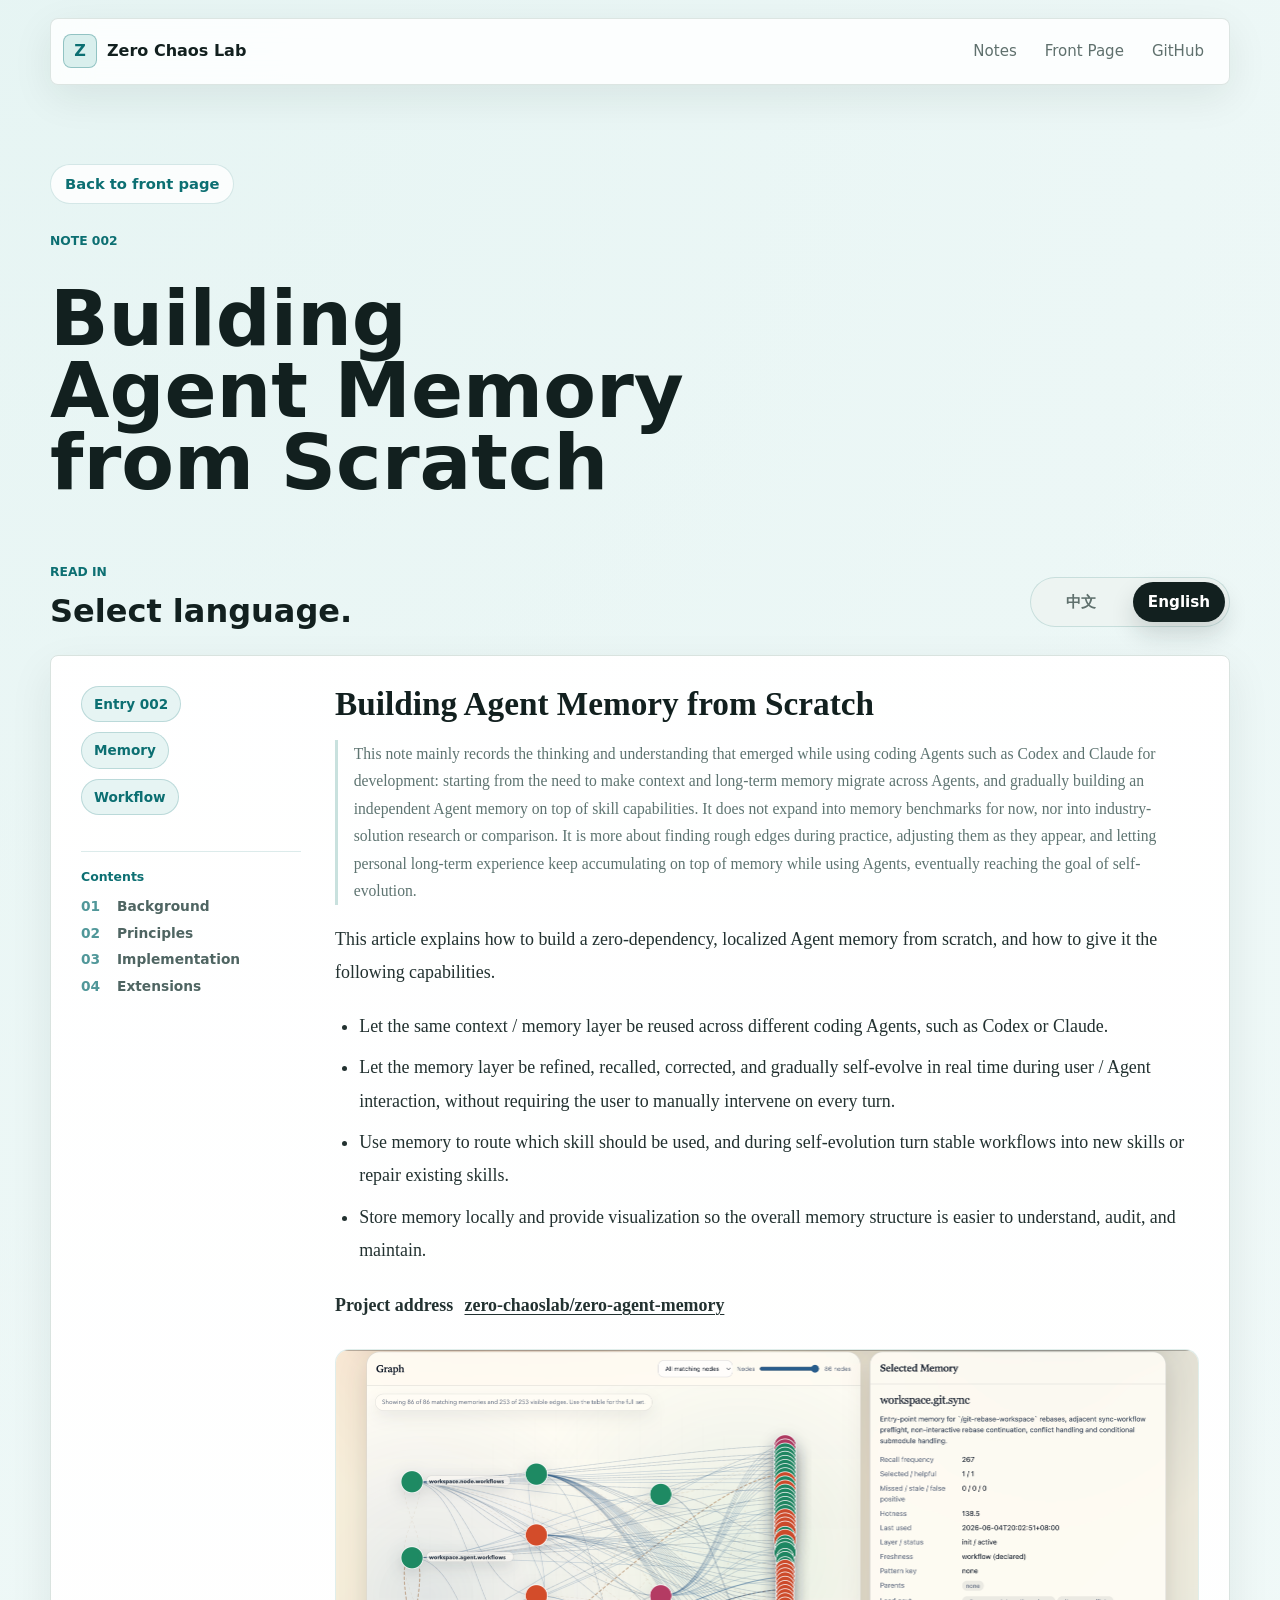
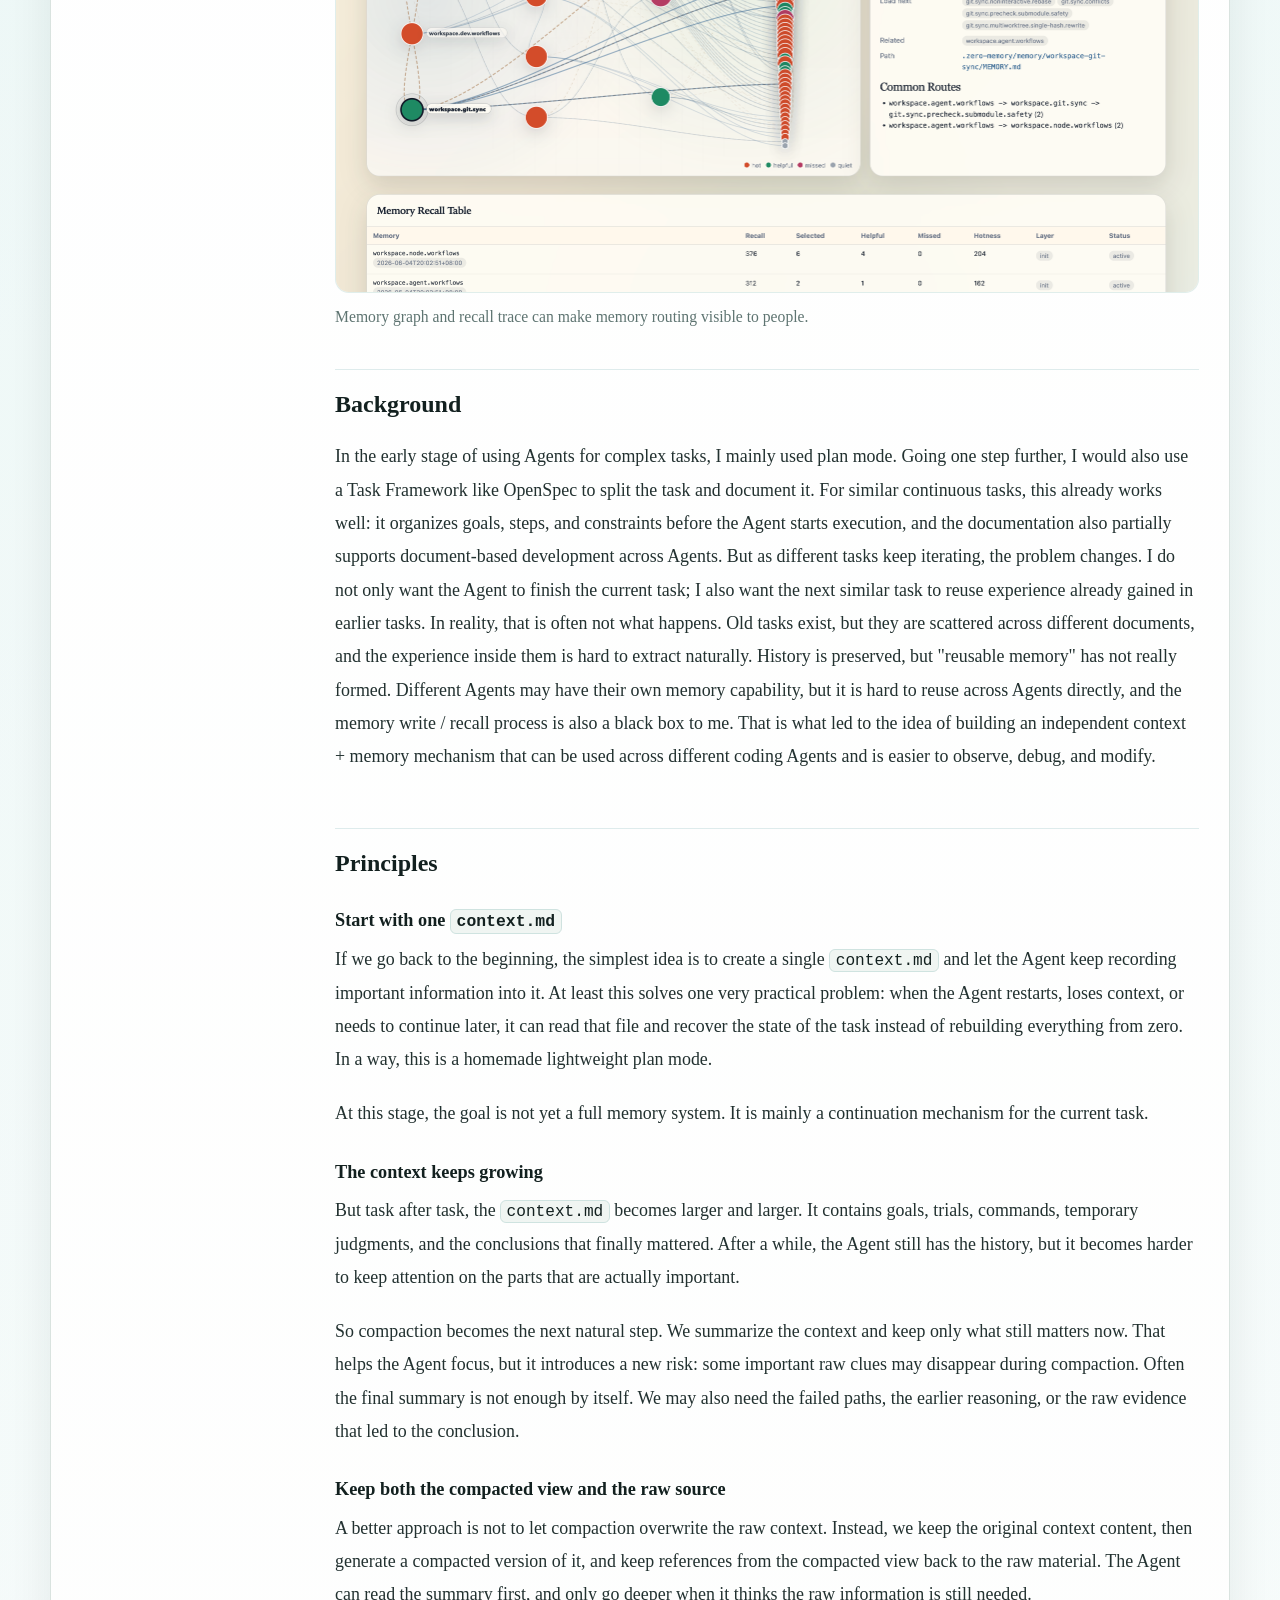
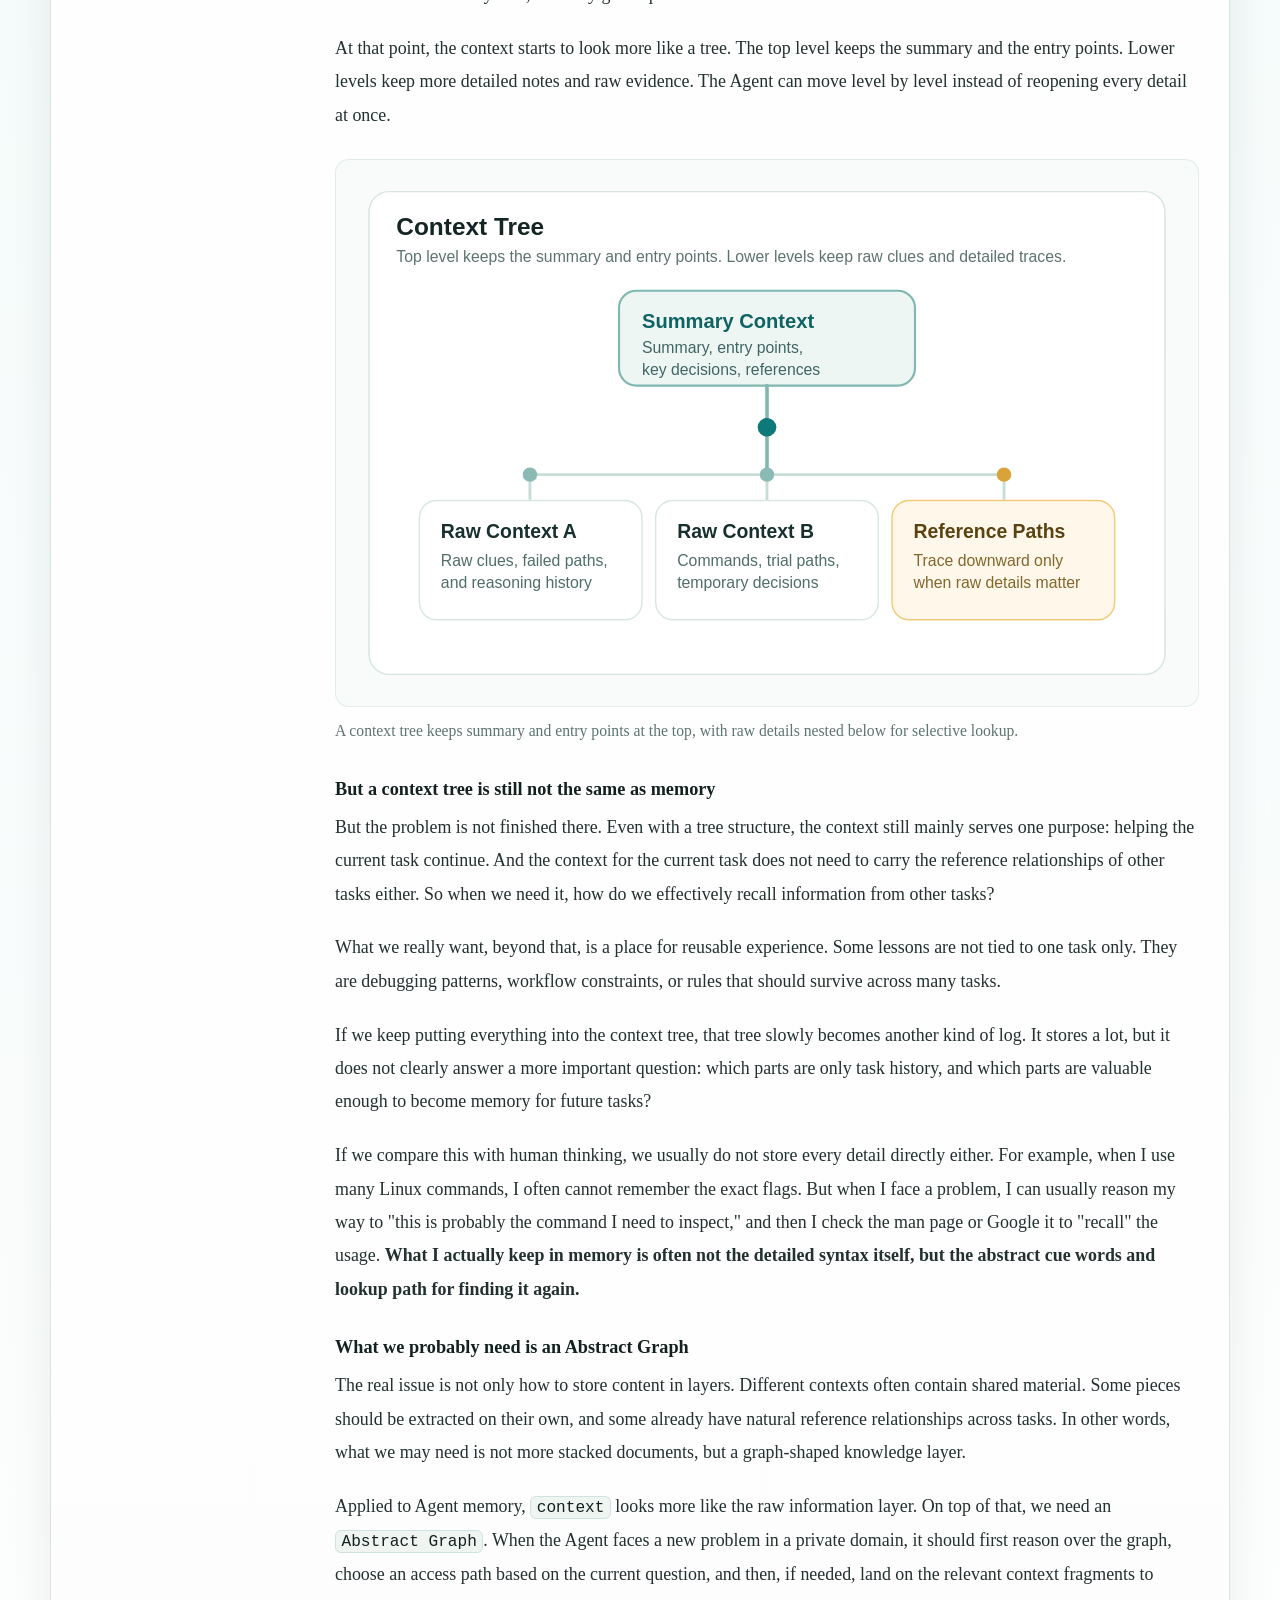
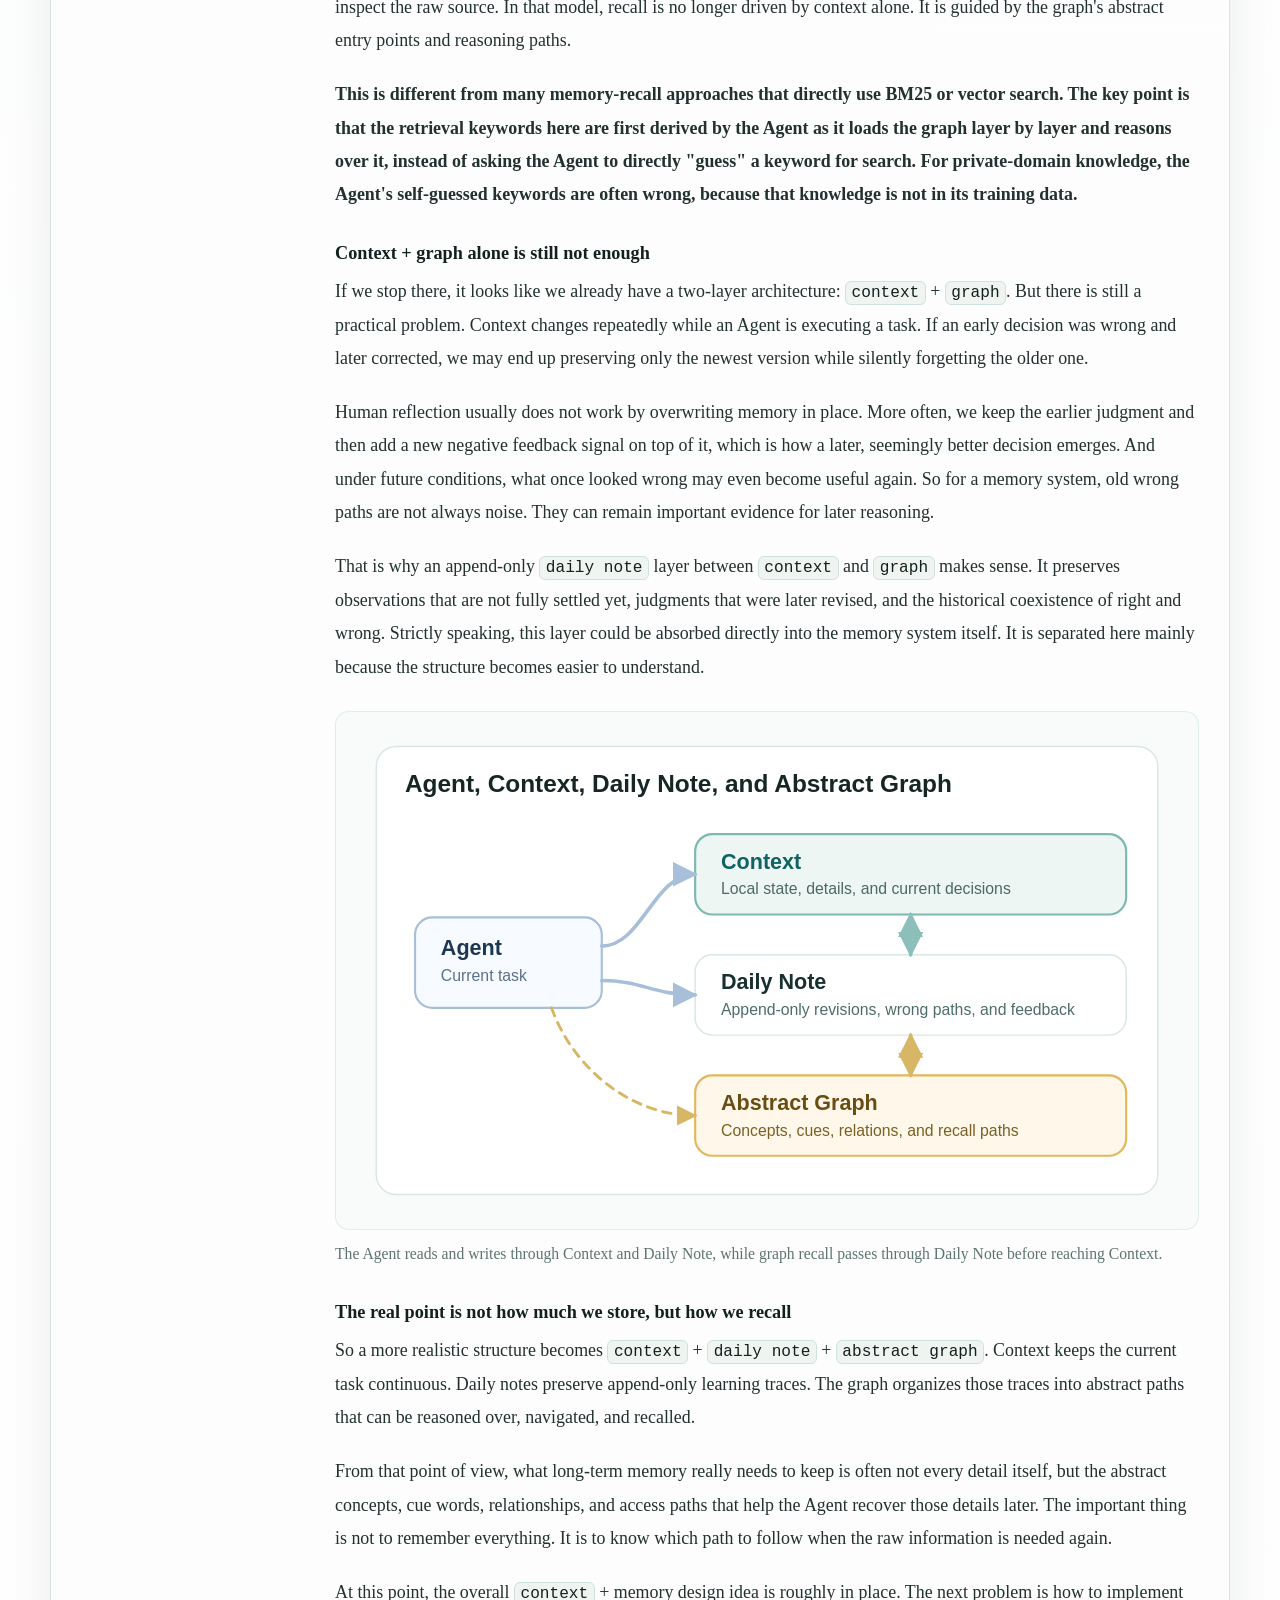
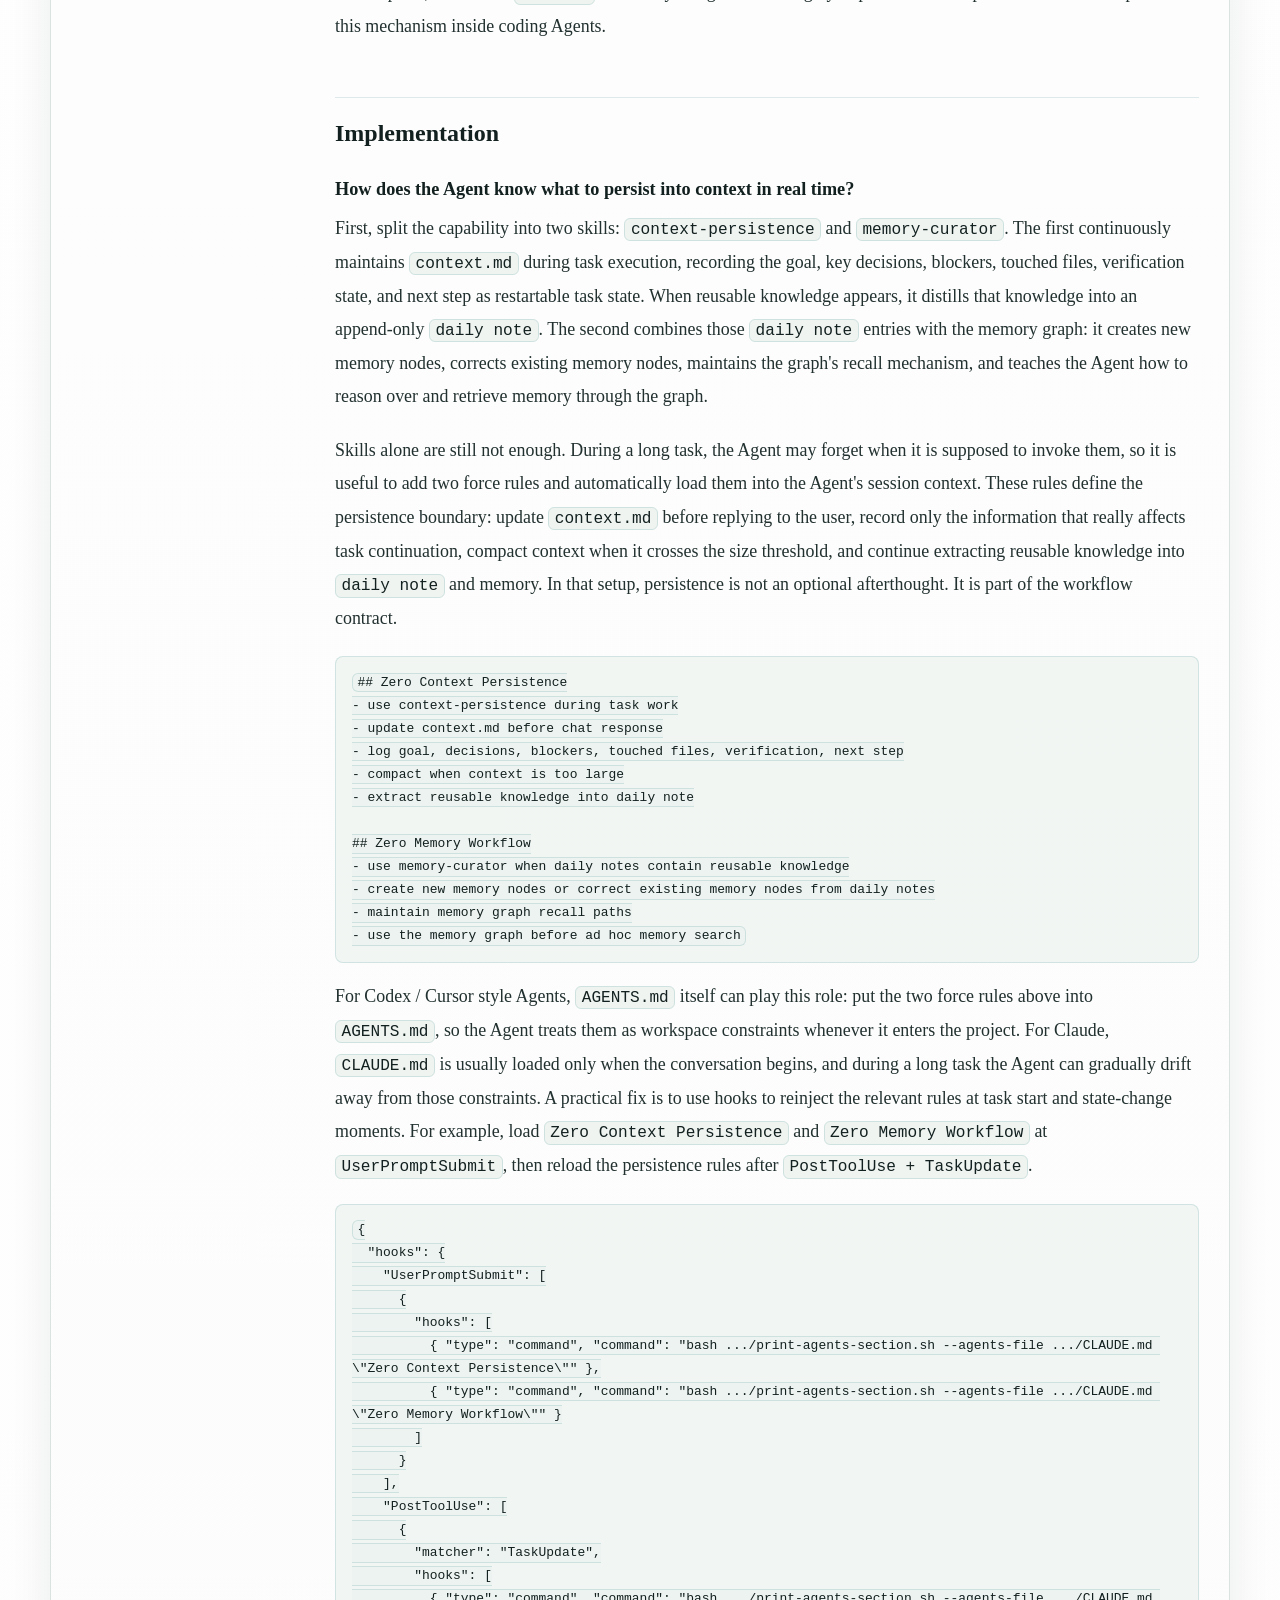
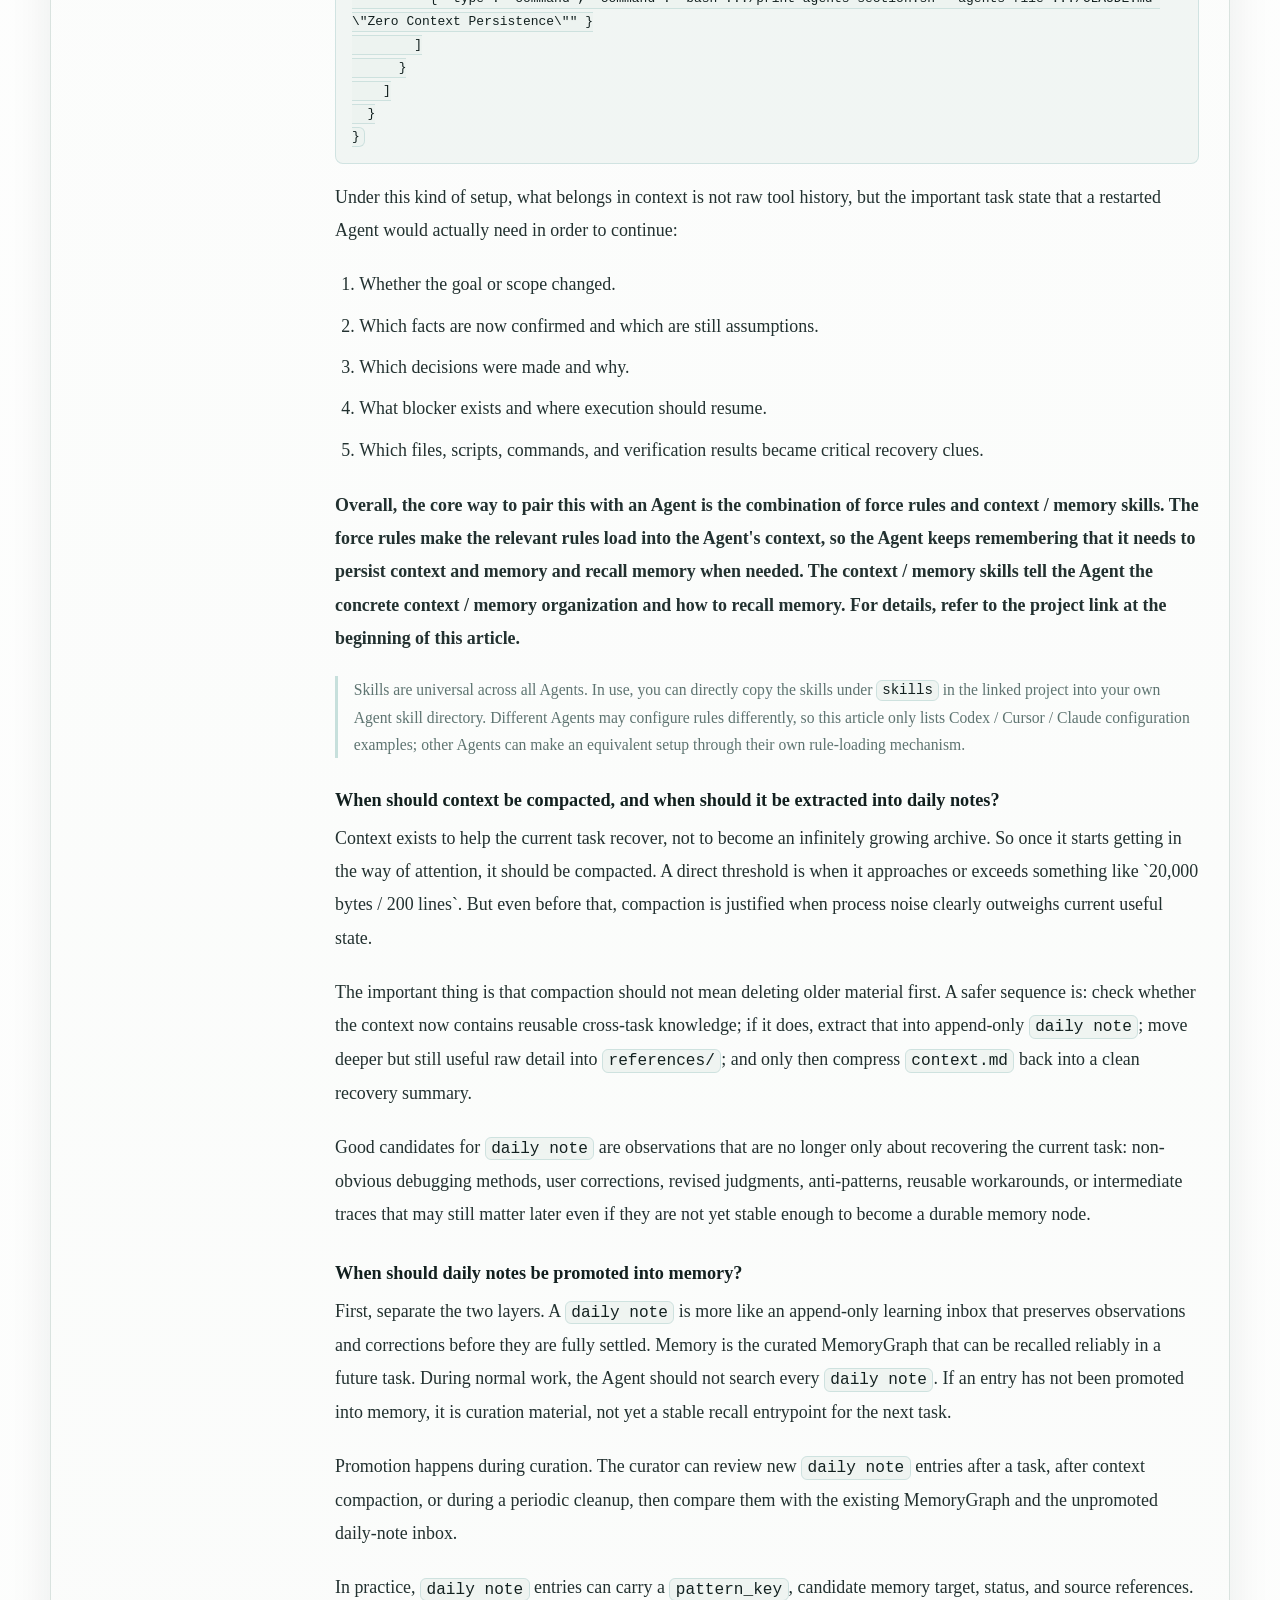
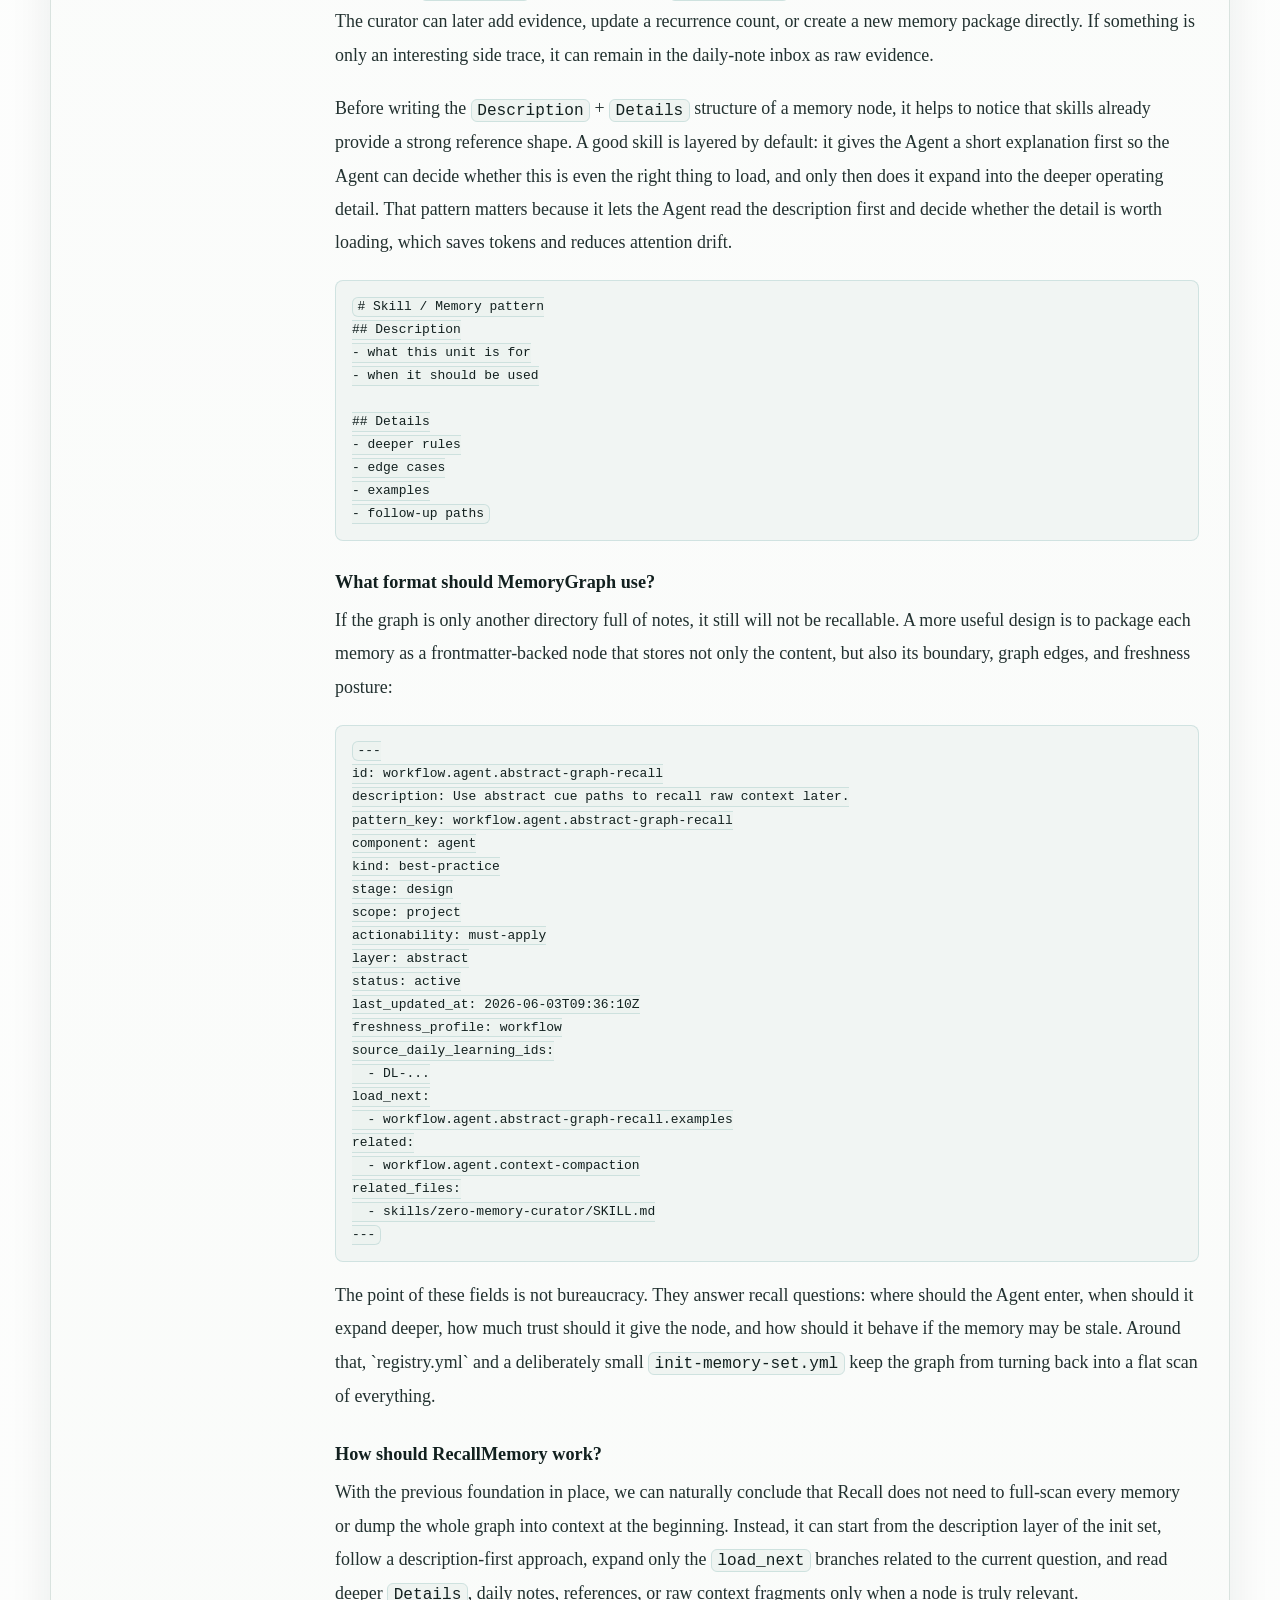
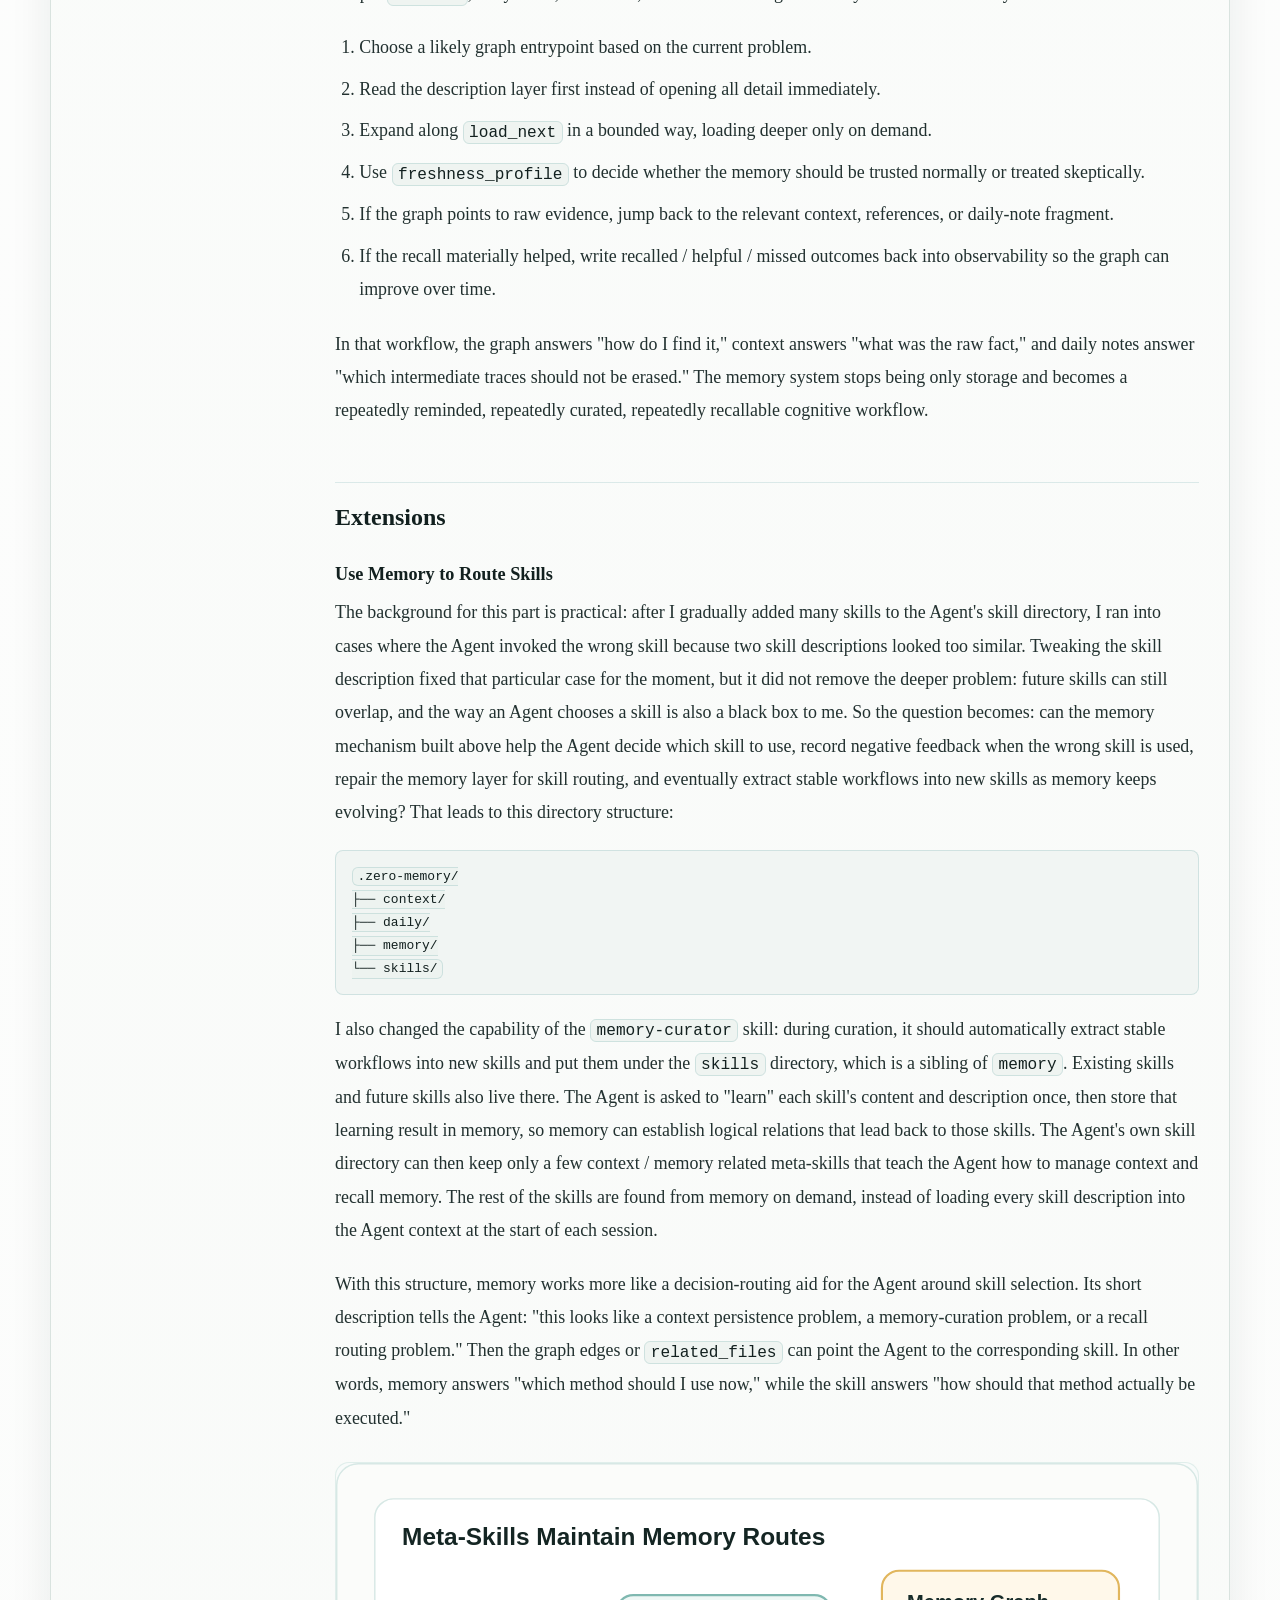
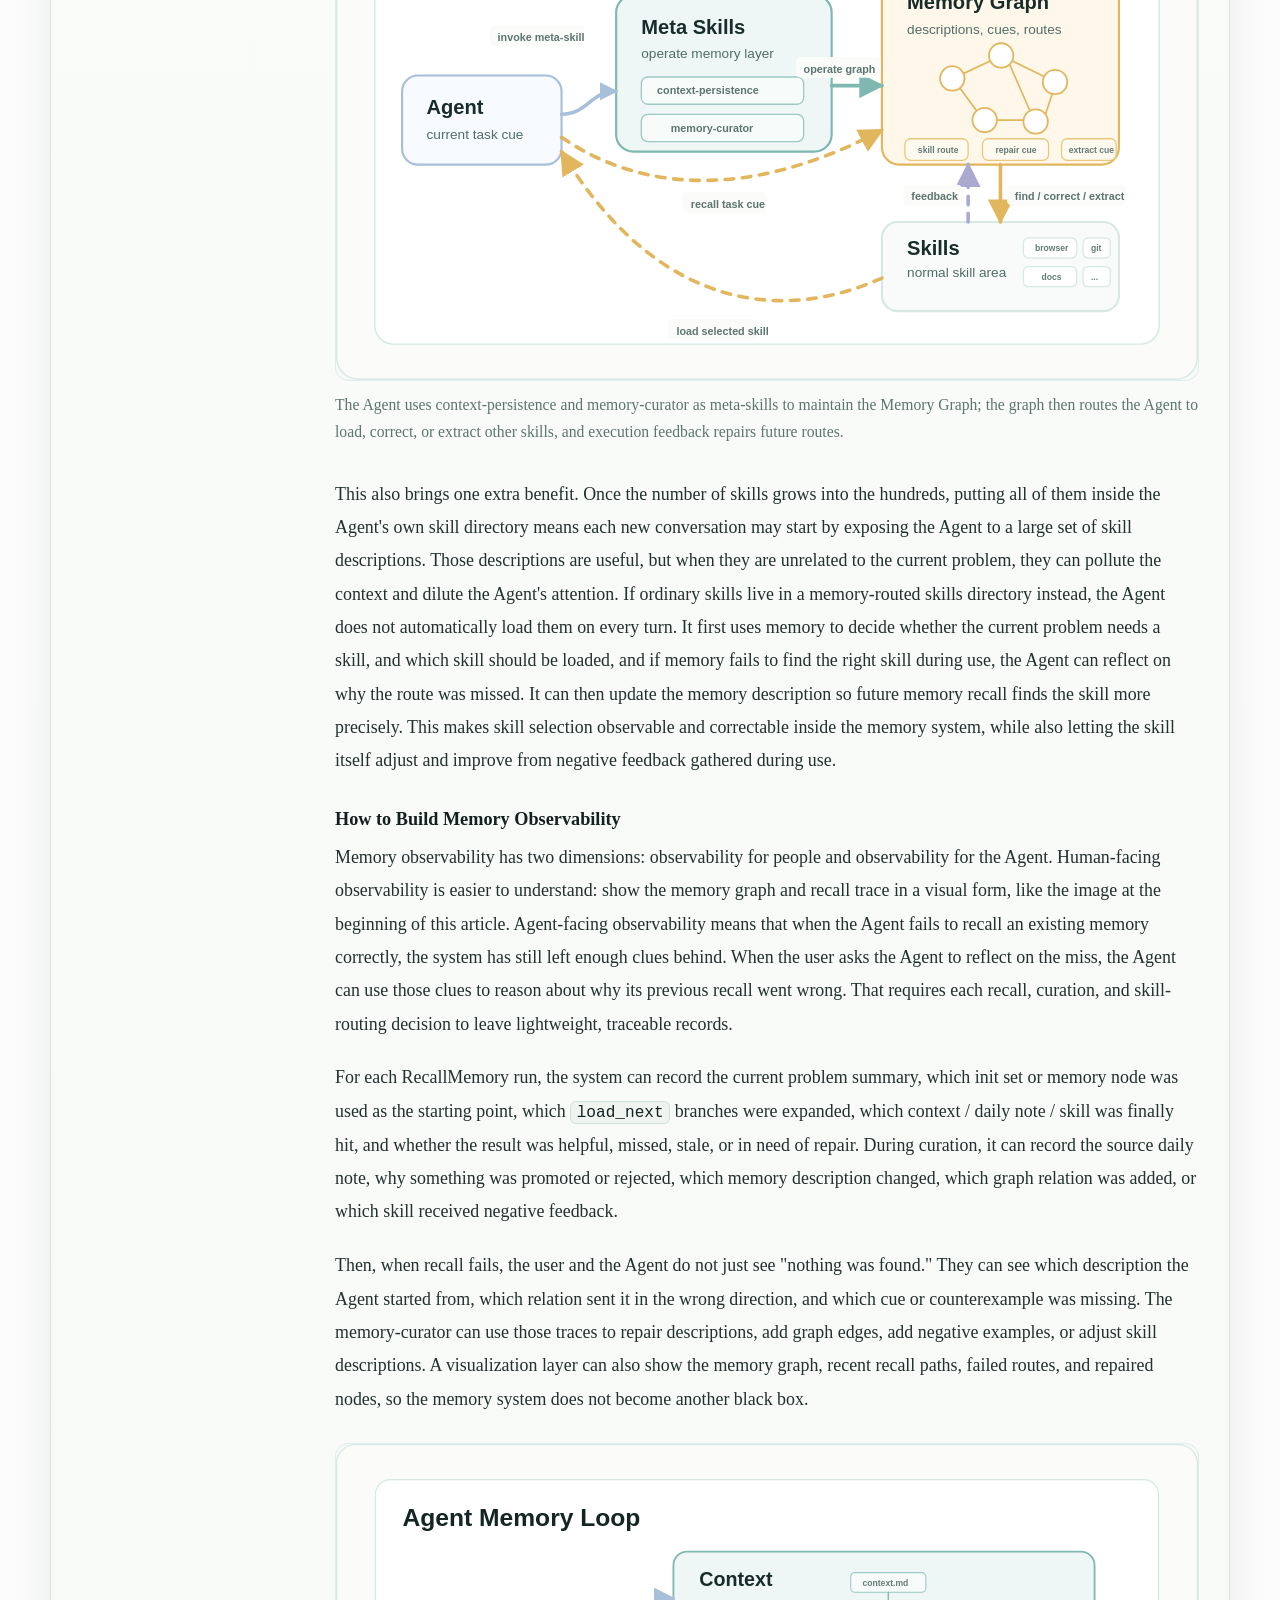
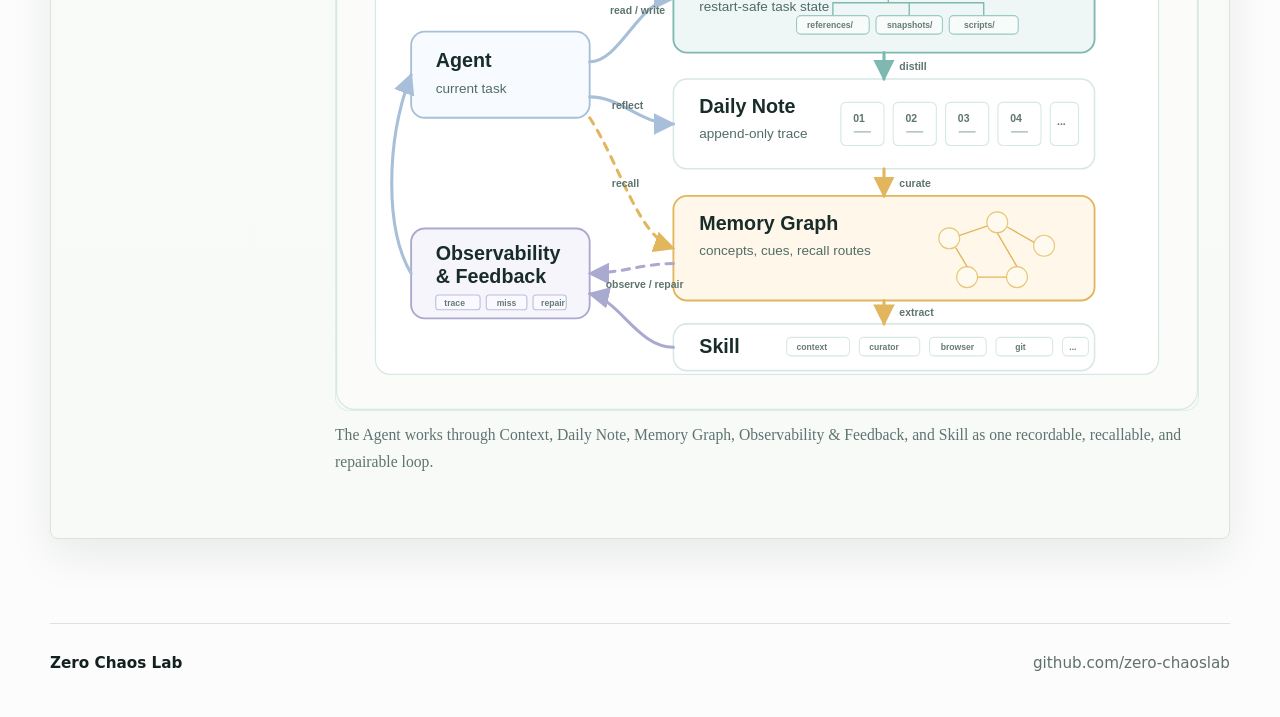
==== commit 4a8c6fad: "Update posts/building-agent-memory-from-scratch.html" ====
--- a/posts/building-agent-memory-from-scratch.html
+++ b/posts/building-agent-memory-from-scratch.html
@@ -95,8 +95,8 @@
                   本文更侧重记录在使用 Codex / Claude
                   等 coding Agent 做研发时如何从自己对 context 和 long-term memory
                   跨 Agent 迁移的需求出发逐步在 skill
-                  的基础之上实现一套独立 Agent memory 的思考和理解。因此这里不会重点展开 memory
-                  benchmark 等测试，也没有业界方案调研或对比之类的，更多的是在实践过程中发现不好的地方就随时调整，使得自身的长期经验可以在使用 Agent
+                  的基础之上实现一套独立 Agent memory 的思考和理解。因此本文暂不会展开 memory
+                  benchmark 等测试以及业界方案调研或对比之类的，更多的是在实践过程中发现不好的地方就随时调整，使得自身的长期经验可以在使用 Agent
                   的过程中在 memory 的基础上被持续积累并达到自我进化的目的。
                 </p>
                 <p>
@@ -526,6 +526,13 @@
                   <figcaption>Agent 先通过 context-persistence 和 memory-curator 这两个 meta skill 维护 Memory Graph；Memory Graph 再作为路由层，帮助 Agent 加载、修正或提炼其他 skill，并把执行反馈写回路由。</figcaption>
                 </figure>
                 <p>
+                  这种方式还有一个额外的好处: 当 skill 数量增长到上百个以后，如果这些
+                  skill 都放在 Agent 自身的 skill 目录里，每次对话开始时 Agent
+                  都可能先看到大量 skill description。这些描述虽然有用，但在与当前问题无关时，
+                  也会污染上下文并稀释 Agent 的注意力。而如果把普通 skill
+                  放在由 memory 路由的 skills 目录中，Agent
+                  不会在每轮会话里自动加载它们，而是先通过 memory
+                  判断当前问题是否需要 skill，以及应该加载哪一个 skill，
                   如果在使用过程中发现通过 memory 并不能正确地找到某个 skill，也可以让 Agent
                   反思一下为什么没有找到。Agent
                   会自动修正 memory 的描述，使得通过 memory recall
@@ -577,7 +584,7 @@
                   development: starting from the need to make context and
                   long-term memory migrate across Agents, and gradually building
                   an independent Agent memory on top of skill capabilities. It
-                  does not focus on memory benchmarks, nor does it include
+                  does not expand into memory benchmarks for now, nor into
                   industry-solution research or comparison. It is more about
                   finding rough edges during practice, adjusting them as they
                   appear, and letting personal long-term experience keep
@@ -1126,7 +1133,18 @@
                   <figcaption>The Agent uses context-persistence and memory-curator as meta-skills to maintain the Memory Graph; the graph then routes the Agent to load, correct, or extract other skills, and execution feedback repairs future routes.</figcaption>
                 </figure>
                 <p>
-                  If memory fails to find the right skill during use, the Agent
+                  This also brings one extra benefit. Once the number of skills
+                  grows into the hundreds, putting all of them inside the
+                  Agent's own skill directory means each new conversation may
+                  start by exposing the Agent to a large set of skill
+                  descriptions. Those descriptions are useful, but when they are
+                  unrelated to the current problem, they can pollute the context
+                  and dilute the Agent's attention. If ordinary skills live in a
+                  memory-routed skills directory instead, the Agent does not
+                  automatically load them on every turn. It first uses memory to
+                  decide whether the current problem needs a skill, and which
+                  skill should be loaded, and if memory fails to find the right
+                  skill during use, the Agent
                   can reflect on why the route was missed. It can then update
                   the memory description so future memory recall finds the
                   skill more precisely. This makes skill selection observable
